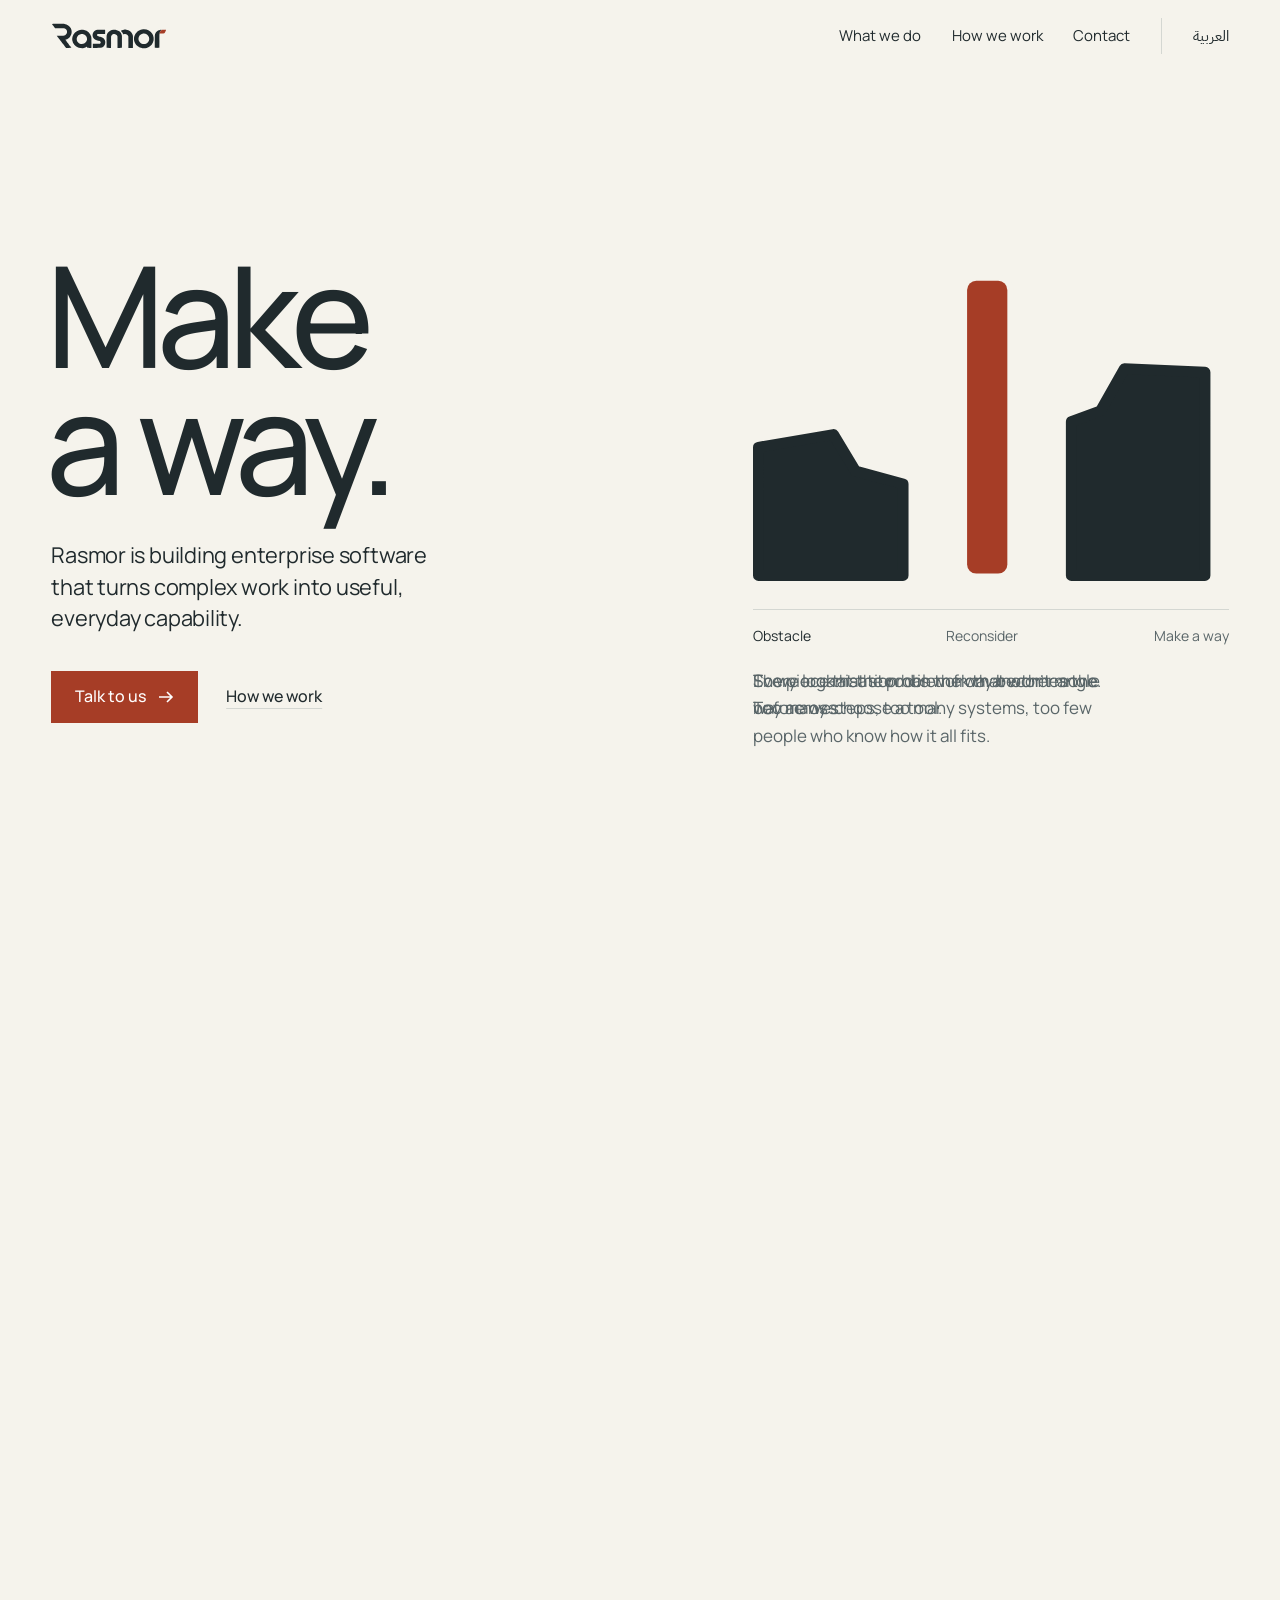
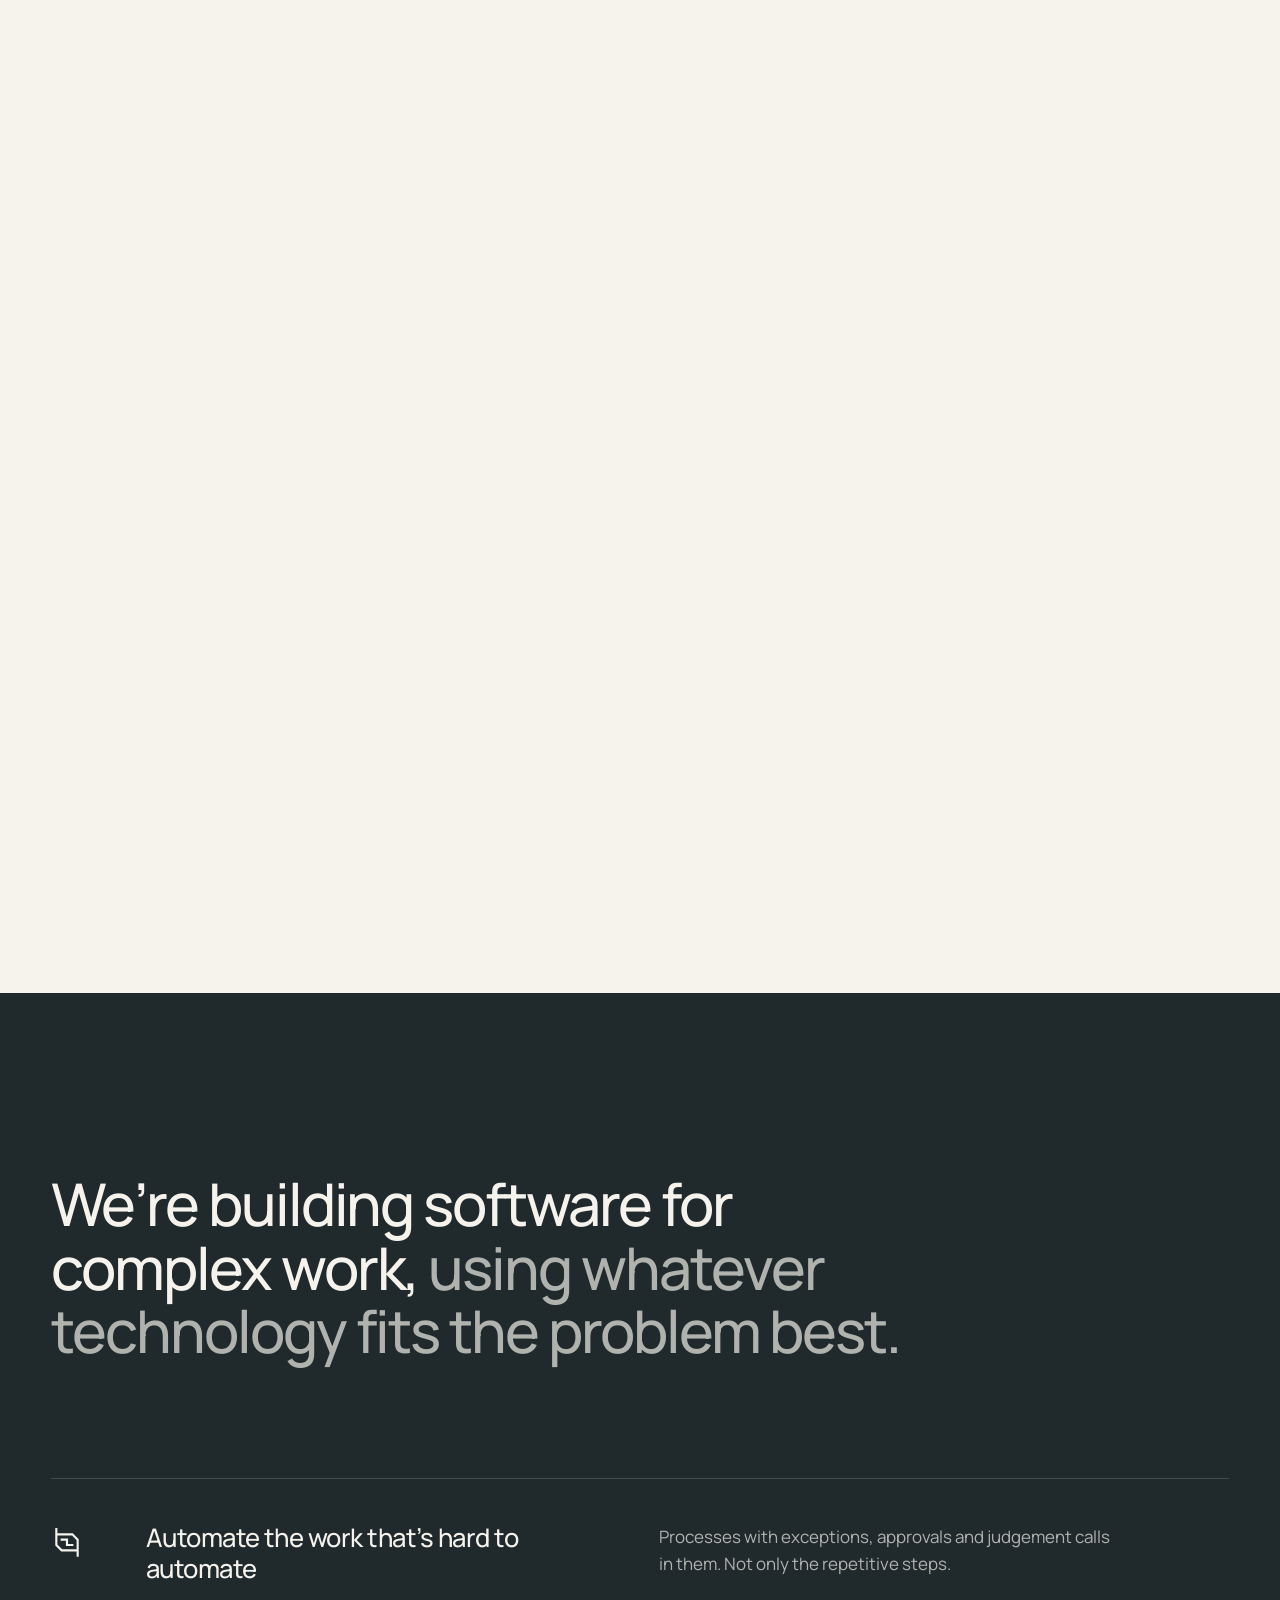
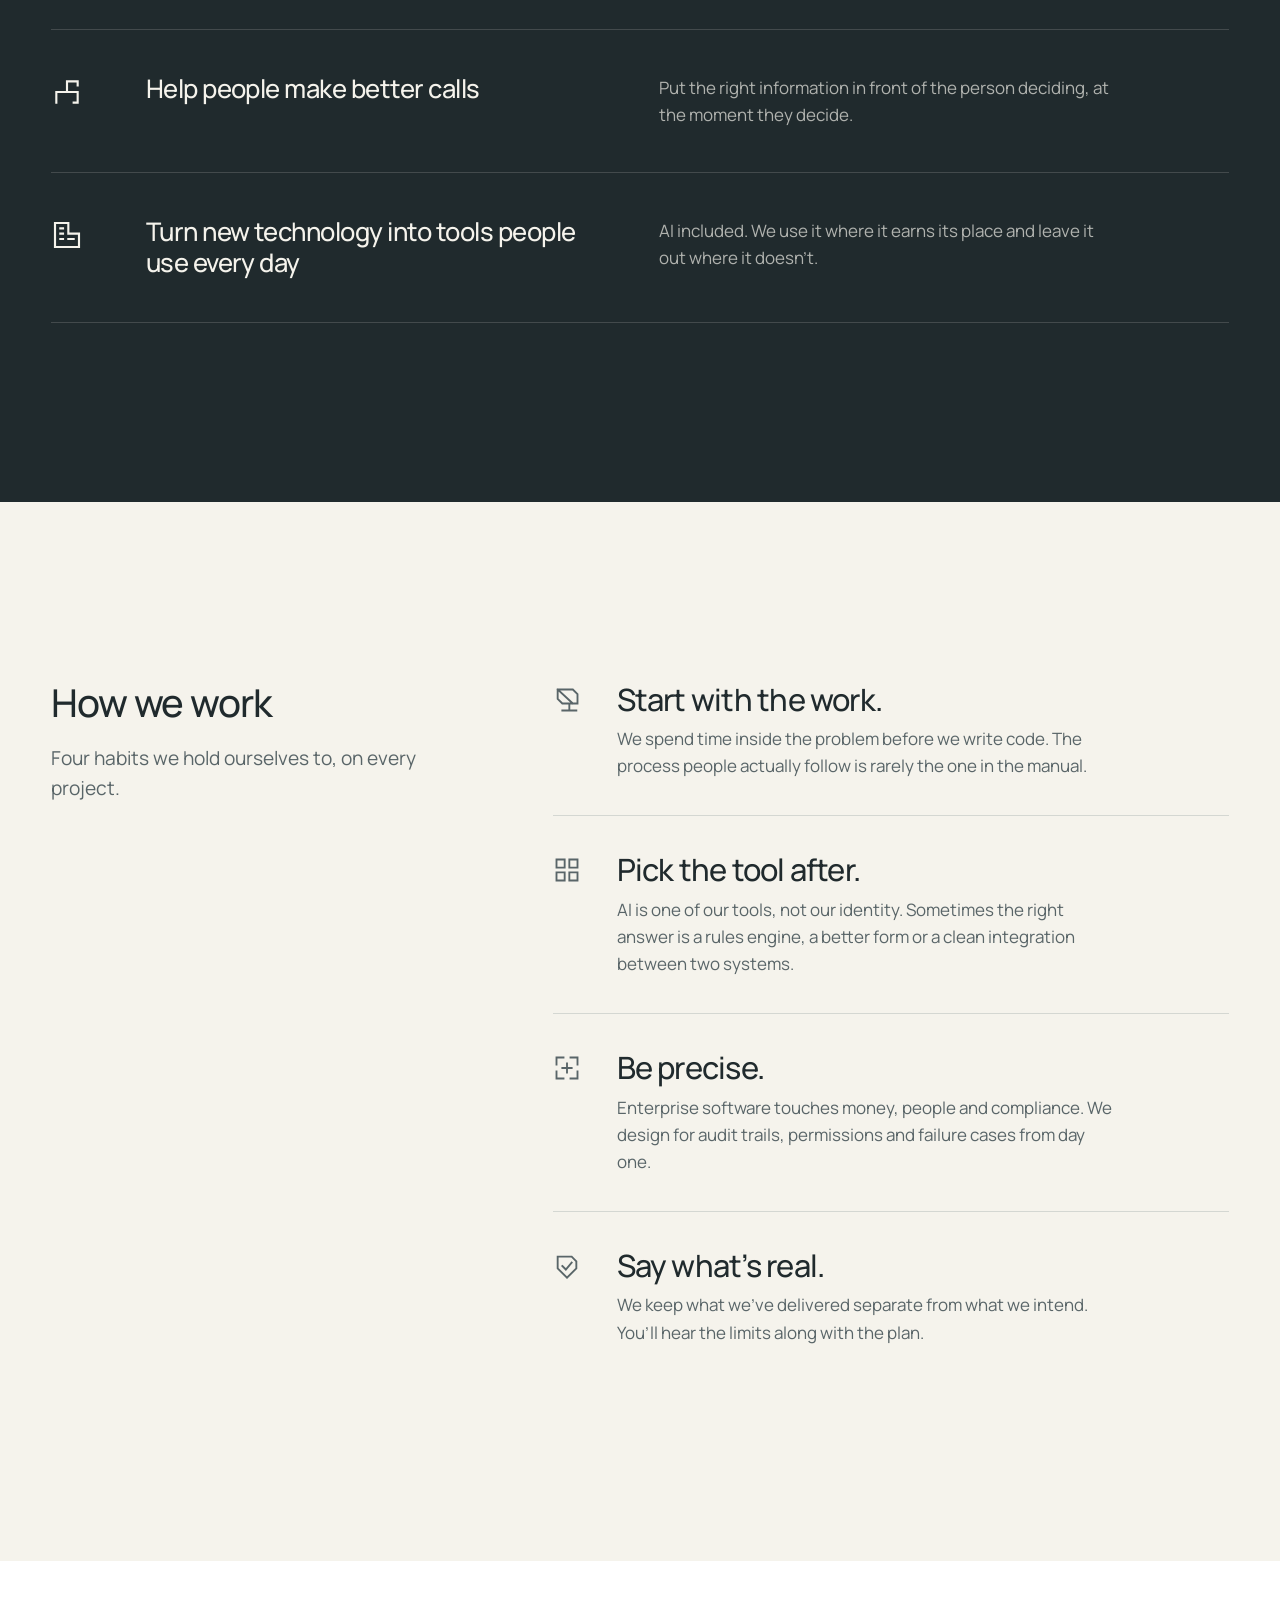
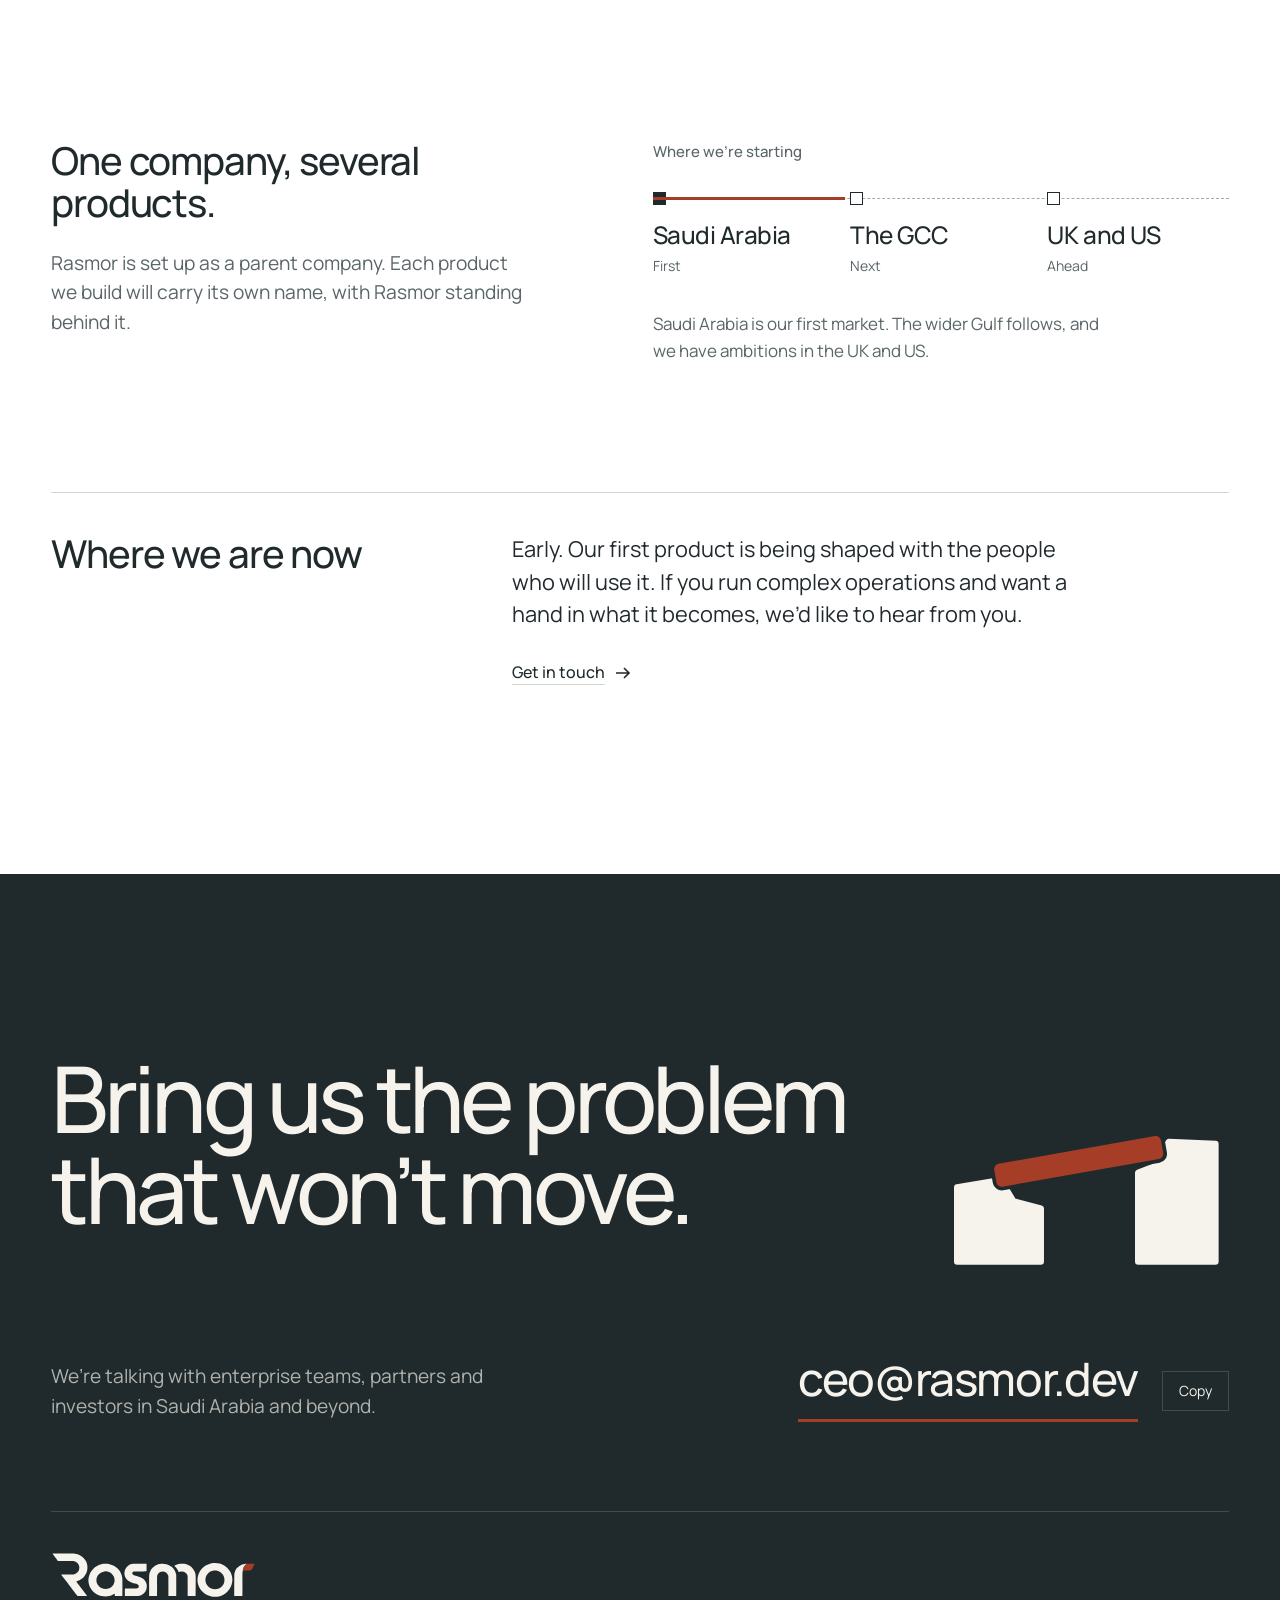
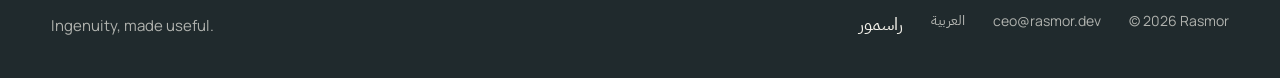
==== index.html @ 791c4c51 "Launch rasmor.dev" ====
<!doctype html>
<html lang="en" dir="ltr">
<head>
  <meta charset="utf-8">
  <meta name="viewport" content="width=device-width, initial-scale=1">
  <title>Rasmor | Make a way.</title>
  <meta name="description" content="Rasmor is building enterprise software that turns complex work into useful, everyday capability. Starting in Saudi Arabia.">
  <link rel="canonical" href="https://rasmor.dev/">
  <link rel="alternate" hreflang="en" href="https://rasmor.dev/">
  <link rel="alternate" hreflang="ar" href="https://rasmor.dev/ar/">
  <link rel="alternate" hreflang="x-default" href="https://rasmor.dev/">
  <meta name="theme-color" content="#F5F3EC">
  <link rel="icon" href="/favicon.svg" type="image/svg+xml">
  <link rel="icon" href="/favicon-32.png" sizes="32x32" type="image/png">
  <link rel="apple-touch-icon" href="/apple-touch-icon.png">
  <meta property="og:type" content="website">
  <meta property="og:site_name" content="Rasmor">
  <meta property="og:title" content="Rasmor | Make a way.">
  <meta property="og:description" content="Enterprise software that turns complex work into useful, everyday capability.">
  <meta property="og:url" content="https://rasmor.dev/">
  <meta property="og:image" content="https://rasmor.dev/og.png">
  <meta property="og:image:width" content="1200">
  <meta property="og:image:height" content="630">
  <meta property="og:locale" content="en_GB">
  <meta property="og:locale:alternate" content="ar_SA">
  <meta name="twitter:card" content="summary_large_image">
  <link rel="preload" href="/assets/fonts/manrope.woff" as="font" type="font/woff" crossorigin>
  <link rel="stylesheet" href="/assets/css/site.css">
  <script>
    if (!matchMedia('(prefers-reduced-motion: reduce)').matches) document.documentElement.classList.add('js-story');
  </script>
  <script src="/assets/js/site.js" defer></script>
  <script type="application/ld+json">
    {"@context":"https://schema.org","@type":"Organization","name":"Rasmor","alternateName":"راسمور","url":"https://rasmor.dev/","logo":"https://rasmor.dev/apple-touch-icon.png","email":"ceo@rasmor.dev","slogan":"Make a way."}
  </script>
</head>
<body>
  <svg width="0" height="0" style="position:absolute" aria-hidden="true"><symbol id="wm" viewBox="0 0 850 192"><g transform="scale(.25)"><path fill="currentColor" fill-rule="evenodd" d="M 40 25.953 L 27.500 26.500 27.555 29 C 27.612 31.559, 31.097 36.459, 65.546 82.422 C 75.471 95.665, 89.781 115.331, 97.347 126.124 C 104.913 136.917, 112.241 146.817, 113.632 148.124 L 116.162 150.500 239.570 150.620 C 307.445 150.686, 366.603 151.056, 371.033 151.442 C 393.749 153.424, 421.005 166.694, 438.053 184.072 C 467.560 214.150, 477.721 254.992, 465.461 294.230 C 454.543 329.171, 423.606 359.192, 388 369.398 C 370.747 374.344, 369.675 374.389, 268.232 374.501 C 159.337 374.622, 166.830 373.975, 172.981 382.724 C 178.904 391.148, 197.072 415.132, 206.901 427.500 C 212.145 434.100, 221.431 446.025, 227.535 454 C 237.074 466.462, 252.738 486.712, 278.202 519.500 C 281.620 523.900, 289.577 534.250, 295.886 542.500 C 302.194 550.750, 313.898 566.050, 321.894 576.500 C 329.890 586.950, 346.716 609.161, 359.285 625.857 C 371.854 642.553, 386.068 661.228, 390.873 667.357 C 395.678 673.486, 407.507 689.093, 417.160 702.040 C 426.814 714.987, 436.165 726.802, 437.940 728.296 L 441.168 731.012 519.320 730.756 C 591.950 730.518, 597.496 730.380, 597.800 728.801 C 598.089 727.298, 569.228 687.712, 553.171 667.588 C 550.123 663.767, 536.160 645.535, 522.142 627.071 C 508.124 608.607, 492.356 587.875, 487.102 581 C 481.849 574.125, 470.339 558.994, 461.525 547.376 C 452.711 535.758, 439.742 518.684, 432.706 509.435 C 424.199 498.254, 420.010 491.927, 420.206 490.559 C 420.506 488.461, 424.269 486.891, 439.500 482.507 C 483.176 469.936, 528.589 438.020, 557.422 399.632 C 580.799 368.509, 592.533 341.958, 601.454 300 C 611.161 254.348, 603.058 196.677, 580.986 154.319 C 543.410 82.209, 476.944 37.310, 392.500 26.994 C 377.167 25.121, 369.747 25.047, 214.500 25.222 C 125.400 25.323, 46.875 25.652, 40 25.953 M 2700 181.661 C 2651.967 186.346, 2606.307 201.513, 2568.212 225.437 C 2521.182 254.973, 2479.304 302.297, 2457.814 350.193 C 2446.964 374.376, 2438.135 404.445, 2434.839 428.435 C 2432.421 446.032, 2431.798 485.953, 2433.769 497 C 2434.407 500.575, 2435.402 506.650, 2435.980 510.500 C 2440.023 537.448, 2454.409 576.270, 2470.351 603.254 C 2485.422 628.766, 2512.819 660.651, 2534.527 677.944 C 2577.859 712.462, 2624.798 733.003, 2679 741.166 C 2701.794 744.598, 2746.100 744.590, 2766 741.149 C 2819.988 731.814, 2858.520 715.617, 2900 684.824 C 2978.546 626.514, 3021.778 525.866, 3009.671 429.500 C 3005.101 393.125, 2991.745 352.839, 2974.500 323.416 C 2922.947 235.455, 2825.555 180.328, 2723.181 181.160 C 2712.356 181.248, 2701.925 181.474, 2700 181.661 M 2155 193.981 C 2151.975 194.420, 2145.687 195.279, 2141.026 195.889 C 2116.560 199.096, 2090.201 207.265, 2064.203 219.698 C 2045.683 228.554, 2045.527 228.984, 2057.250 238.828 C 2082.507 260.035, 2101.883 287.532, 2114.501 320.075 C 2116.511 325.259, 2119.015 330.382, 2120.065 331.460 C 2122.214 333.665, 2121.900 333.723, 2138.500 328.019 C 2194.945 308.623, 2255.341 340.072, 2267.750 395.322 C 2269.203 401.794, 2269.334 418.544, 2269.076 565.574 C 2268.811 717.043, 2268.910 728.767, 2270.467 730.324 C 2272.741 732.598, 2399.979 732.936, 2401.857 730.672 C 2403.375 728.843, 2403.649 399.793, 2402.142 388.912 C 2399.332 368.633, 2396.547 356.705, 2390.068 337.204 C 2365.133 262.152, 2292.312 205.706, 2207 195.305 C 2192.657 193.556, 2163.114 192.804, 2155 193.981 M 1829 195.503 C 1761.335 202.317, 1700.144 236.417, 1665.159 286.807 C 1654.391 302.316, 1640.387 334.053, 1635.377 354.305 C 1629.127 379.562, 1628.996 384.121, 1629.332 564.348 C 1629.579 696.944, 1629.884 728.155, 1630.941 729.429 C 1632.815 731.687, 1755.478 731.833, 1758.559 729.581 C 1760.463 728.189, 1760.511 725.019, 1761.053 564.331 C 1761.652 386.757, 1761.377 395.271, 1766.975 381 C 1775.622 358.952, 1790.182 342.880, 1810.950 332.457 C 1864.155 305.755, 1928.462 333.655, 1945.889 391 L 1948.472 399.500 1948.986 564.287 C 1949.438 709.300, 1949.680 729.187, 1951 730.021 C 1951.903 730.592, 1977.247 730.975, 2014.679 730.985 C 2070.371 730.998, 2077.024 730.833, 2078.458 729.399 C 2079.916 727.941, 2080.028 712.327, 2079.714 554.149 L 2079.369 380.500 2076.793 367.972 C 2066.221 316.561, 2039.573 272.878, 2001.511 244.567 C 1951.872 207.644, 1888.218 189.540, 1829 195.503 M 883.500 196.092 C 865.508 197.553, 837.139 203.393, 818.500 209.473 C 731.272 237.926, 663.867 304.688, 634.858 391.361 C 623.754 424.538, 618.015 470.973, 621.987 495.500 C 622.521 498.800, 623.624 506.225, 624.437 512 C 630.791 557.123, 650.830 600.577, 682.542 638 C 730.008 694.015, 793.411 727.913, 867.199 736.725 C 897.838 740.384, 937.789 738.608, 963.483 732.445 C 991.703 725.676, 1026.075 711.694, 1046.222 698.789 C 1050.470 696.069, 1054.745 693.995, 1055.722 694.181 C 1057.756 694.568, 1058.661 701.457, 1058.876 718.179 C 1058.970 725.520, 1059.379 728.237, 1060.571 729.429 C 1062.828 731.685, 1180.481 731.831, 1183.559 729.581 C 1185.461 728.190, 1185.505 725.476, 1185.772 592.831 C 1186.099 429.970, 1186.408 435.574, 1174.531 389.500 C 1150.491 296.245, 1072.557 224.331, 972 202.614 C 938.510 195.382, 914.258 193.594, 883.500 196.092 M 1363.500 196.702 C 1333.962 200.660, 1306.032 210.364, 1285.500 223.800 C 1275.812 230.140, 1254.832 251.417, 1247.339 262.500 C 1197.299 336.521, 1215.364 434.345, 1288 482.680 C 1306.180 494.777, 1331.481 506.008, 1357.500 513.530 C 1362.450 514.960, 1371.900 517.732, 1378.500 519.689 C 1385.100 521.646, 1391.850 523.593, 1393.500 524.017 C 1427.272 532.689, 1436.816 536.331, 1444.967 543.661 C 1462.969 559.846, 1462.266 587.171, 1443.527 599.613 C 1432.146 607.170, 1435.417 606.964, 1326.750 606.983 C 1231.345 607, 1229.972 607.028, 1228 609 C 1226.046 610.954, 1226 612.333, 1226 668.777 C 1226 719.489, 1226.191 726.827, 1227.559 728.781 L 1229.118 731.007 1335.809 730.520 C 1421.075 730.131, 1444.324 729.749, 1451.584 728.616 C 1514.601 718.779, 1564.141 678.160, 1582.834 621 C 1599.553 569.878, 1591.782 517.518, 1561.479 477.111 C 1535.364 442.288, 1501.892 422.027, 1445 406.604 C 1439.775 405.187, 1428.750 402.200, 1420.500 399.966 C 1371.573 386.716, 1358.733 380.396, 1352.329 366.408 C 1344.360 349, 1352.532 331.223, 1371.855 323.936 C 1377.490 321.811, 1377.678 321.808, 1480.628 321.954 C 1574.539 322.088, 1583.901 321.957, 1585.378 320.479 C 1586.838 319.019, 1587 312.835, 1587 258.464 C 1587 199.778, 1586.945 198.041, 1585.066 197.035 C 1583.217 196.046, 1370.778 195.726, 1363.500 196.702 M 3217 199.503 C 3199.798 202.230, 3181.156 206.997, 3168 212.033 C 3164.975 213.191, 3160.925 214.732, 3159 215.458 C 3119.532 230.337, 3080.316 265.692, 3062.452 302.500 C 3053.195 321.574, 3045.776 346.677, 3043.982 365 C 3042.646 378.640, 3042.697 726.565, 3044.035 729.066 C 3045.686 732.150, 3173.913 732.087, 3177 729 C 3178.986 727.014, 3179 725.667, 3179 533.549 C 3179 332.924, 3178.979 333.982, 3183.115 325.806 C 3184.648 322.774, 3184.873 320.800, 3184.368 314.806 C 3183.880 309.018, 3184.193 305.928, 3185.876 299.936 C 3187.044 295.776, 3188.010 290.376, 3188.022 287.936 C 3188.034 285.496, 3188.934 281.538, 3190.022 279.141 C 3191.110 276.743, 3192.015 273.818, 3192.034 272.641 C 3192.053 271.463, 3192.937 268.700, 3194 266.500 C 3195.063 264.300, 3195.947 262.021, 3195.966 261.436 C 3196.032 259.355, 3206.161 240.393, 3210.621 234 C 3217.781 223.738, 3229.391 211.560, 3236.228 207.142 C 3244.488 201.803, 3248 199.053, 3248 197.924 C 3248 196.309, 3232.006 197.124, 3217 199.503 M 2702 308.511 C 2620.724 320.859, 2564.178 385.154, 2564.029 465.385 C 2563.953 506.600, 2579.572 542.940, 2610.497 573.500 C 2674.627 636.873, 2784.194 631.801, 2843.570 562.712 C 2857.609 546.377, 2867.185 530.116, 2872.844 513 C 2882.779 482.957, 2882.713 443.832, 2872.680 414.490 C 2848.632 344.167, 2773.671 297.621, 2702 308.511 M 887.764 322.580 C 828.546 329.389, 778.692 369.198, 760.127 424.500 C 742.886 475.860, 756.354 531.222, 795.612 570.365 C 859.397 633.964, 967.914 628.849, 1023.599 559.619 C 1046.490 531.161, 1055.530 505.734, 1055.464 470 C 1055.384 427.542, 1041.952 395.492, 1011.653 365.464 C 977.226 331.345, 935.914 317.045, 887.764 322.580"/><path fill="#A63D26" fill-rule="evenodd" d="M 3261.500 195.897 C 3246.787 197.376, 3224.220 214.008, 3212.341 232.126 C 3210.403 235.082, 3208.235 238.175, 3207.524 239 C 3206.813 239.825, 3204.244 244.325, 3201.816 249 C 3197.817 256.698, 3196.362 260.169, 3193.220 269.500 C 3192.664 271.150, 3191.439 274.750, 3190.497 277.500 C 3189.555 280.250, 3188.420 285.875, 3187.976 290 C 3187.532 294.125, 3186.456 299.469, 3185.584 301.876 C 3183.486 307.670, 3183.500 315.340, 3185.612 317.093 C 3186.987 318.234, 3188.125 317.976, 3193.362 315.338 C 3205.776 309.084, 3205.313 309.134, 3255 308.749 C 3299.400 308.405, 3300.613 308.343, 3305.195 306.198 C 3307.777 304.989, 3310.213 304, 3310.607 304 C 3312.862 304, 3327.281 294.296, 3331.716 289.795 C 3336.287 285.155, 3344 274.021, 3344 272.061 C 3344 271.195, 3355.582 245.113, 3362.060 231.390 C 3363.127 229.130, 3364 226.983, 3364 226.620 C 3364 225.929, 3370.635 211.524, 3374.273 204.318 C 3375.975 200.946, 3376.172 199.674, 3375.293 197.744 L 3374.203 195.350 3320.851 195.322 C 3291.508 195.306, 3264.800 195.565, 3261.500 195.897"/></g></symbol></svg>
  <a class="skip" href="#main">Skip to content</a>

  <header class="site-header">
    <div class="wrap">
      <a class="brand" href="/" aria-label="Rasmor, home">
        <svg class="wordmark" viewBox="0 0 850 192" aria-hidden="true"><use href="#wm"/></svg>
      </a>
      <nav class="nav" aria-label="Main">
        <a class="hide-sm" href="#work">What we do</a>
        <a class="hide-sm" href="#approach">How we work</a>
        <a href="#contact">Contact</a>
        <a class="lang" href="/ar/" hreflang="ar" lang="ar">العربية</a>
      </nav>
    </div>
  </header>

  <main id="main">
    <section class="story" data-story aria-labelledby="hero-title">
      <div class="story__stage">
        <div class="wrap grid">
          <div class="hero-copy">
            <h1 class="hero-title" id="hero-title">Make<br>a way.</h1>
            <p class="hero-lede">Rasmor is building enterprise software that turns complex work into useful, everyday capability.</p>
            <div class="actions">
              <a class="btn" href="#contact">Talk to us
                <svg width="16" height="16" viewBox="0 0 16 16" aria-hidden="true"><path d="M1 8h13M9 3l5 5-5 5" fill="none" stroke="currentColor" stroke-width="1.6"/></svg>
              </a>
              <a class="link" href="#approach">How we work</a>
            </div>
          </div>

          <figure class="hero-figure">
            <svg class="mark" viewBox="0 0 260 200" role="img" aria-labelledby="mark-title">
              <title id="mark-title">A segment that blocks a gap turns and becomes the bridge across it.</title>
              <path class="arc" data-arc d="M140 30 A 96 96 0 0 1 214 80"/>
              <path class="pier" d="M3 197V127L44 120L56 140L82 147V197Z"/>
              <path class="pier" d="M174 197V113L190 107L203 84L247 86V197Z"/>
              <g class="bar" data-bar transform="translate(117.85 102.4) rotate(-10.04)">
                <rect x="-80" y="-11" width="160" height="22" rx="5"/>
              </g>
            </svg>
            <figcaption>
              <div class="steps">
                <span class="steps__fill" data-fill aria-hidden="true"></span>
                <ol>
                  <li data-step>Obstacle</li>
                  <li data-step>Reconsider</li>
                  <li data-step>Make a way</li>
                </ol>
              </div>
              <div class="captions" aria-live="polite">
                <p data-caption>Every organisation has work that won’t move. Too many steps, too many systems, too few people who know how it all fits.</p>
                <p data-caption>So we look at the problem from another angle before we choose a tool.</p>
                <p data-caption>The piece that stood in the way becomes the way across.</p>
              </div>
            </figcaption>
          </figure>
        </div>
      </div>
    </section>

    <section class="section section--ink" id="work" aria-labelledby="work-title">
      <div class="wrap grid">
        <h2 class="statement" id="work-title" data-reveal>We’re building software for complex work, <em>using whatever technology fits the problem best.</em></h2>

        <div class="rows">
          <article class="row" data-reveal>
            <svg class="icon" viewBox="0 0 24 24" aria-hidden="true"><path d="M4 7H16L20 11V19H8L4 15ZM4 7V3M20 19V23M8 11H12V15H16"/></svg>
            <h3>Automate the work that’s hard to automate</h3>
            <p>Processes with exceptions, approvals and judgement calls in them. Not only the repetitive steps.</p>
          </article>
          <article class="row" data-reveal>
            <svg class="icon" viewBox="0 0 24 24" aria-hidden="true"><path d="M4 20V12H12V4H20M12 12H20V20M17 4H20V7M17 20H20V17"/></svg>
            <h3>Help people make better calls</h3>
            <p>Put the right information in front of the person deciding, at the moment they decide.</p>
          </article>
          <article class="row" data-reveal>
            <svg class="icon" viewBox="0 0 24 24" aria-hidden="true"><path d="M3 21V3H13V11H21V21ZM7 7H9M7 11H9M7 15H9M13 15H17"/></svg>
            <h3>Turn new technology into tools people use every day</h3>
            <p>AI included. We use it where it earns its place and leave it out where it doesn’t.</p>
          </article>
        </div>
      </div>
    </section>

    <section class="section" id="approach" aria-labelledby="approach-title">
      <div class="wrap grid">
        <div class="approach-head">
          <h2 class="h2" id="approach-title">How we work</h2>
          <p class="lead">Four habits we hold ourselves to, on every project.</p>
        </div>
        <div class="principles">
          <article class="principle" data-reveal>
            <svg class="icon" viewBox="0 0 24 24" aria-hidden="true"><path d="M4 3H17L21 7V15H8L4 11ZM4 3L17 15M8 21H20M14 15V21"/></svg>
            <h3>Start with the work.</h3>
            <p>We spend time inside the problem before we write code. The process people actually follow is rarely the one in the manual.</p>
          </article>
          <article class="principle" data-reveal>
            <svg class="icon" viewBox="0 0 24 24" aria-hidden="true"><path d="M3 3H10V10H3ZM14 14H21V21H14ZM14 3H21V10H14ZM3 14H10V21H3Z"/></svg>
            <h3>Pick the tool after.</h3>
            <p>AI is one of our tools, not our identity. Sometimes the right answer is a rules engine, a better form or a clean integration between two systems.</p>
          </article>
          <article class="principle" data-reveal>
            <svg class="icon" viewBox="0 0 24 24" aria-hidden="true"><path d="M3 9V3H9M15 3H21V9M21 15V21H15M9 21H3V15M8 12H16M12 8V16"/></svg>
            <h3>Be precise.</h3>
            <p>Enterprise software touches money, people and compliance. We design for audit trails, permissions and failure cases from day one.</p>
          </article>
          <article class="principle" data-reveal>
            <svg class="icon" viewBox="0 0 24 24" aria-hidden="true"><path d="M4 4H16L20 8V14L12 22L4 14ZM8 12L11 15L16 9"/></svg>
            <h3>Say what’s real.</h3>
            <p>We keep what we’ve delivered separate from what we intend. You’ll hear the limits along with the plan.</p>
          </article>
        </div>
      </div>
    </section>

    <section class="section section--white" id="company" aria-labelledby="company-title">
      <div class="wrap grid">
        <div class="company-copy" data-reveal>
          <h2 class="h2" id="company-title">One company, several products.</h2>
          <p class="lead">Rasmor is set up as a parent company. Each product we build will carry its own name, with Rasmor standing behind it.</p>
        </div>

        <div class="route-wrap" data-reveal>
          <h3>Where we’re starting</h3>
          <ol class="route">
            <li><strong>Saudi Arabia</strong><span>First</span></li>
            <li><strong>The GCC</strong><span>Next</span></li>
            <li><strong>UK and US</strong><span>Ahead</span></li>
          </ol>
          <p class="route-note">Saudi Arabia is our first market. The wider Gulf follows, and we have ambitions in the UK and US.</p>
        </div>

        <div class="now" data-reveal>
          <h3 class="h2">Where we are now</h3>
          <div>
            <p>Early. Our first product is being shaped with the people who will use it. If you run complex operations and want a hand in what it becomes, we’d like to hear from you.</p>
            <a class="link" href="#contact">Get in touch
              <svg width="16" height="16" viewBox="0 0 16 16" aria-hidden="true"><path d="M1 8h13M9 3l5 5-5 5" fill="none" stroke="currentColor" stroke-width="1.6"/></svg>
            </a>
          </div>
        </div>
      </div>
    </section>

    <section class="section section--ink contact" id="contact" aria-labelledby="contact-title">
      <div class="wrap grid">
        <h2 class="h-xl" id="contact-title" data-reveal>Bring us the problem that won’t move.</h2>
        <div class="contact-mark" data-reveal aria-hidden="true">
          <svg class="mark" viewBox="0 0 260 200">
            <path class="pier" d="M3 197V127L44 120L56 140L82 147V197Z"/>
            <path class="pier" d="M174 197V113L190 107L203 84L247 86V197Z"/>
            <g class="bar" transform="translate(117.85 102.4) rotate(-10.04)"><rect x="-80" y="-11" width="160" height="22" rx="5"/></g>
          </svg>
        </div>
        <div class="contact-body" data-reveal>
          <p class="lead">We’re talking with enterprise teams, partners and investors in Saudi Arabia and beyond.</p>
          <div class="email-row">
            <a class="email" href="mailto:ceo@rasmor.dev">ceo@rasmor.dev</a>
            <button class="copy" type="button" data-copy="ceo@rasmor.dev" data-copied="Copied">Copy</button>
          </div>
        </div>
      </div>
    </section>
  </main>

  <footer class="site-footer">
    <div class="wrap">
      <div class="inner">
        <div>
          <svg class="wordmark" viewBox="0 0 850 192" role="img" aria-label="Rasmor"><use href="#wm"/></svg>
          <p class="tagline">Ingenuity, made useful.</p>
        </div>
        <div class="meta">
          <span class="ar-name" lang="ar">راسمور</span>
          <a href="/ar/" hreflang="ar" lang="ar">العربية</a>
          <a href="mailto:ceo@rasmor.dev">ceo@rasmor.dev</a>
          <span>© 2026 Rasmor</span>
        </div>
      </div>
    </div>
  </footer>
</body>
</html>
---- assets/css/site.css ----
/* Rasmor / rasmor.dev
   Tokens come from brand-tokens.json (kit v0.3). Oxide marks the intervention; use it sparingly. */

@font-face {
  font-family: "Manrope";
  src: url("../fonts/manrope.woff") format("woff");
  font-weight: 200 800;
  font-display: swap;
}
@font-face {
  font-family: "Plex Arabic";
  src: url("../fonts/plex-arabic-regular.woff") format("woff");
  font-weight: 400;
  font-display: swap;
}
@font-face {
  font-family: "Plex Arabic";
  src: url("../fonts/plex-arabic-medium.woff") format("woff");
  font-weight: 500 700;
  font-display: swap;
}

:root {
  --ink: #202A2D;
  --paper: #F5F3EC;
  --white: #FFFFFF;
  --oxide: #A63D26;
  --slate: #596568;
  --mist: #D4D7D2;

  --bg: var(--paper);
  --fg: var(--ink);
  --muted: var(--slate);
  --rule: var(--mist);

  --font: "Manrope", ui-sans-serif, system-ui, -apple-system, "Segoe UI", sans-serif;
  --gutter: clamp(16px, 4vw, 64px);
  --max: 1440px;
  --header: 72px;
  --ease: cubic-bezier(.2, .7, .1, 1);

  color-scheme: light;
}

:root[lang="ar"] {
  --font: "Plex Arabic", "Manrope", ui-sans-serif, system-ui, sans-serif;
}

*, *::before, *::after { box-sizing: border-box; }

[lang="ar"] { font-family: "Plex Arabic", "Manrope", sans-serif; }

html {
  -webkit-text-size-adjust: 100%;
  text-size-adjust: 100%;
  scroll-padding-top: var(--header);
}

body {
  margin: 0;
  background: var(--bg);
  color: var(--fg);
  font-family: var(--font);
  font-size: 17px;
  line-height: 1.6;
  font-feature-settings: "ss01" off;
  -webkit-font-smoothing: antialiased;
  -moz-osx-font-smoothing: grayscale;
  overflow-x: clip;
}

h1, h2, h3, p, ol, ul, figure { margin: 0; }
ol, ul { padding: 0; list-style: none; }
a { color: inherit; }
img, svg { display: block; }

:focus-visible {
  outline: 2px solid var(--oxide);
  outline-offset: 3px;
}

.skip {
  position: absolute;
  inset-inline-start: var(--gutter);
  top: -100px;
  z-index: 100;
  background: var(--ink);
  color: var(--paper);
  padding: 10px 14px;
  text-decoration: none;
}
.skip:focus { top: 12px; }

.wrap {
  width: 100%;
  max-width: var(--max);
  margin-inline: auto;
  padding-inline: var(--gutter);
}

.grid {
  display: grid;
  grid-template-columns: repeat(12, minmax(0, 1fr));
  column-gap: clamp(16px, 2vw, 32px);
}

.sr-only {
  position: absolute; width: 1px; height: 1px; padding: 0; margin: -1px;
  overflow: hidden; clip: rect(0 0 0 0); white-space: nowrap; border: 0;
}

/* Wordmark: ink letters follow currentColor, the r accent stays oxide */
.wordmark { display: block; height: auto; color: currentColor; }
.wordmark .wm-oxide { fill: var(--oxide); }

/* Header */
.site-header {
  position: sticky;
  top: 0;
  z-index: 50;
  background: var(--paper);
  border-bottom: 1px solid transparent;
  transition: border-color .3s var(--ease);
}
.site-header.is-scrolled { border-bottom-color: var(--rule); }
.site-header .wrap {
  height: var(--header);
  display: flex;
  align-items: center;
  justify-content: space-between;
  gap: 24px;
}
.brand { display: block; width: 116px; color: var(--ink); }
.brand:focus-visible { outline-offset: 8px; }

.nav { display: flex; align-items: center; gap: clamp(16px, 2.4vw, 36px); font-size: 15px; }
.nav a {
  text-decoration: none;
  padding-block: 6px;
  background: linear-gradient(currentColor, currentColor) no-repeat 0 100% / 0 1px;
  transition: background-size .35s var(--ease);
}
:root[dir="rtl"] .nav a { background-position: 100% 100%; }
.nav a:hover { background-size: 100% 1px; }
.nav .lang {
  font-family: "Plex Arabic", var(--font);
  padding-inline-start: clamp(16px, 2.4vw, 36px);
  border-inline-start: 1px solid var(--rule);
}
:root[lang="ar"] .nav .lang { font-family: "Manrope", sans-serif; }

@media (max-width: 640px) {
  .nav .hide-sm { display: none; }
  .brand { width: 100px; }
}

/* Buttons */
.actions { display: flex; flex-wrap: wrap; align-items: center; gap: 12px 28px; }
.btn {
  display: inline-flex;
  align-items: center;
  gap: 12px;
  min-height: 52px;
  padding: 0 24px;
  background: var(--oxide);
  color: var(--white);
  font-size: 16px;
  font-weight: 500;
  text-decoration: none;
  transition: background-color .25s var(--ease);
}
.btn:hover { background: #8E3320; }
.btn svg, .link svg { transition: transform .35s var(--ease); }
.btn:hover svg, .link:hover svg { transform: translateX(4px); }
:root[dir="rtl"] .btn svg, :root[dir="rtl"] .link svg { transform: scaleX(-1); }
:root[dir="rtl"] .btn:hover svg, :root[dir="rtl"] .link:hover svg { transform: scaleX(-1) translateX(4px); }

.link {
  display: inline-flex;
  align-items: center;
  gap: 10px;
  min-height: 44px;
  font-size: 16px;
  font-weight: 500;
  text-decoration: underline;
  text-decoration-thickness: 1px;
  text-underline-offset: 6px;
  text-decoration-color: var(--rule);
  transition: text-decoration-color .25s var(--ease);
}
.link:hover { text-decoration-color: currentColor; }

/* Hero / the story.
   Without JS (or with reduced motion) this is a normal section showing the finished bridge.
   With JS, .story becomes a tall track and the stage pins while the segment turns. */
.story { position: relative; }
.story__stage {
  display: flex;
  align-items: center;
  padding-block: clamp(48px, 9vh, 120px);
}
.story__stage > .wrap { align-items: center; row-gap: 40px; }

.hero-copy { grid-column: 1 / span 6; }
.hero-title {
  font-size: clamp(64px, 11vw, 176px);
  font-weight: 500;
  line-height: .9;
  letter-spacing: -.055em;
  margin-inline-start: -.04em;
}
:root[lang="ar"] .hero-title {
  font-size: clamp(56px, 9vw, 140px);
  line-height: 1.15;
  letter-spacing: 0;
  margin-inline-start: 0;
}
.hero-lede {
  max-width: 30ch;
  margin-block: clamp(24px, 4vh, 40px);
  font-size: clamp(19px, 1.7vw, 24px);
  line-height: 1.45;
  letter-spacing: -.01em;
}
:root[lang="ar"] .hero-lede { letter-spacing: 0; line-height: 1.7; }

.hero-figure { grid-column: 8 / span 5; }
.mark { width: 100%; height: auto; overflow: visible; }
.mark .pier { fill: var(--ink); stroke: var(--ink); stroke-width: 6; stroke-linejoin: round; }
.mark .bar rect { fill: var(--oxide); stroke: var(--paper); stroke-width: 7; paint-order: stroke; }
.mark .arc { fill: none; stroke: var(--slate); stroke-width: 1.5; stroke-dasharray: 3 6; opacity: 0; }
.mark .ground { stroke: var(--rule); stroke-width: 1; }

.steps {
  position: relative;
  margin-top: 28px;
  padding-top: 16px;
  font-size: 14px;
  color: var(--muted);
}
.steps::before, .steps__fill {
  content: "";
  position: absolute;
  inset-inline: 0;
  top: 0;
  height: 1px;
  background: var(--rule);
}
.steps__fill { background: var(--oxide); height: 2px; top: -.5px; transform: scaleX(1); transform-origin: left center; }
:root[dir="rtl"] .steps__fill { transform-origin: right center; }
.steps ol { display: flex; justify-content: space-between; gap: 12px; }
.steps li { transition: color .3s var(--ease); }
.steps li.is-active { color: var(--ink); }

.captions { display: grid; margin-top: 20px; min-height: 5.4em; }
.captions p {
  grid-area: 1 / 1;
  max-width: 36ch;
  font-size: 17px;
  color: var(--muted);
}

/* Static fallback: show the last caption only, all steps active */
.captions p:not(:last-child) { display: none; }
.steps li { color: var(--ink); }

.js-story .story { height: 280vh; }
.js-story .story__stage {
  position: sticky;
  top: var(--header);
  height: calc(100vh - var(--header));
  height: calc(100svh - var(--header));
  padding-block: 0;
}
.js-story .captions p { display: block; opacity: 0; transform: translateY(8px); transition: opacity .45s var(--ease), transform .45s var(--ease); }
.js-story .captions p.is-active { opacity: 1; transform: none; }
.js-story .steps li { color: var(--muted); }
.js-story .steps li.is-active { color: var(--ink); }

@media (max-width: 900px) {
  .hero-copy, .hero-figure { grid-column: 1 / -1; }
  .hero-figure { max-width: 460px; }
  .js-story .story { height: 230vh; }
  .js-story .story__stage > .wrap { row-gap: 12px; }
  .js-story .hero-lede { margin-block: 16px 20px; }
  .js-story .hero-figure { width: min(100%, 46vh); }
  .js-story .steps { margin-top: 14px; }
  .js-story .captions { margin-top: 12px; min-height: 4.8em; }
  .js-story .captions p { font-size: 15px; }
}
@media (max-width: 900px) and (max-height: 760px) {
  .js-story .hero-title { font-size: clamp(52px, 9vh, 96px); }
  .js-story .hero-lede { font-size: 17px; }
}

/* Sections */
.section { padding-block: clamp(88px, 14vw, 200px); }
.section--ink {
  --bg: var(--ink);
  --fg: var(--paper);
  --muted: rgba(245, 243, 236, .68);
  --rule: rgba(245, 243, 236, .16);
  background: var(--bg);
  color: var(--fg);
}
.section--white { background: var(--white); }

.statement {
  grid-column: 1 / span 10;
  font-size: clamp(32px, 4.6vw, 72px);
  font-weight: 500;
  line-height: 1.08;
  letter-spacing: -.035em;
  text-wrap: balance;
}
:root[lang="ar"] .statement { letter-spacing: 0; line-height: 1.4; }
.statement em { font-style: normal; color: var(--muted); }

.h2 {
  font-size: clamp(28px, 3vw, 44px);
  font-weight: 500;
  line-height: 1.1;
  letter-spacing: -.03em;
}
:root[lang="ar"] .h2 { letter-spacing: 0; line-height: 1.35; }

.lead { font-size: clamp(18px, 1.5vw, 21px); line-height: 1.55; color: var(--muted); max-width: 40ch; }

/* What we're building: ruled rows, not cards */
.rows { grid-column: 1 / -1; margin-top: clamp(64px, 9vw, 128px); border-bottom: 1px solid var(--rule); }
.row {
  display: grid;
  grid-template-columns: 56px minmax(0, 5fr) minmax(0, 6fr);
  gap: 16px clamp(16px, 3vw, 48px);
  align-items: start;
  padding-block: clamp(28px, 3.5vw, 44px);
  border-top: 1px solid var(--rule);
}
.row h3 { font-size: clamp(21px, 2vw, 28px); font-weight: 500; line-height: 1.2; letter-spacing: -.02em; }
:root[lang="ar"] .row h3 { letter-spacing: 0; line-height: 1.5; }
.row p { color: var(--muted); max-width: 46ch; }
.icon { width: 32px; height: 32px; fill: none; stroke: currentColor; stroke-width: 1.6; stroke-linecap: square; stroke-linejoin: miter; }
.row .icon { margin-top: 2px; }
@media (max-width: 720px) {
  .row { grid-template-columns: 40px minmax(0, 1fr); }
  .row p { grid-column: 2; }
  .row .icon { width: 28px; height: 28px; }
}

/* How we work */
.approach-head { grid-column: 1 / span 4; align-self: start; position: sticky; top: calc(var(--header) + 48px); }
.approach-head .lead { margin-top: 20px; }
.principles { grid-column: 6 / span 7; }
.principle {
  display: grid;
  grid-template-columns: 40px minmax(0, 1fr);
  gap: 8px 24px;
  padding-block: 36px;
  border-top: 1px solid var(--rule);
}
.principle:first-child { border-top: 0; padding-top: 0; }
.principle .icon { color: var(--slate); width: 28px; height: 28px; margin-top: 4px; }
.principle h3 { font-size: clamp(24px, 2.4vw, 34px); font-weight: 500; line-height: 1.15; letter-spacing: -.025em; }
:root[lang="ar"] .principle h3 { letter-spacing: 0; line-height: 1.45; }
.principle p { grid-column: 2; color: var(--muted); max-width: 50ch; }
@media (max-width: 900px) {
  .approach-head { grid-column: 1 / -1; position: static; margin-bottom: 56px; }
  .principles { grid-column: 1 / -1; }
}

/* Company */
.company-copy { grid-column: 1 / span 5; }
.company-copy .lead { margin-top: 24px; }
.route-wrap { grid-column: 7 / span 6; }
.route-wrap h3 { font-size: 15px; font-weight: 500; color: var(--slate); margin-bottom: 28px; }
.route {
  position: relative;
  display: grid;
  grid-template-columns: repeat(3, minmax(0, 1fr));
  gap: 16px;
  padding-top: 28px;
}
.route::before {
  content: "";
  position: absolute;
  top: 6px;
  inset-inline: 0;
  border-top: 1px dashed var(--slate);
  opacity: .55;
}
.route::after {
  content: "";
  position: absolute;
  top: 5px;
  inset-inline-start: 0;
  width: 33.33%;
  height: 3px;
  background: var(--oxide);
}
.route li { position: relative; }
.route li::before {
  content: "";
  position: absolute;
  top: -28px;
  inset-inline-start: 0;
  width: 13px;
  height: 13px;
  background: var(--paper);
  border: 1.5px solid var(--ink);
}
.route li:first-child::before { background: var(--ink); }
.section--white .route li::before { background: var(--white); }
.section--white .route li:first-child::before { background: var(--ink); }
.route strong { display: block; font-size: clamp(20px, 1.9vw, 26px); font-weight: 500; letter-spacing: -.02em; line-height: 1.2; }
:root[lang="ar"] .route strong { letter-spacing: 0; line-height: 1.5; }
.route span { display: block; margin-top: 6px; font-size: 14px; color: var(--slate); }
.route-note { margin-top: 32px; color: var(--slate); max-width: 46ch; }

.now {
  grid-column: 1 / -1;
  margin-top: clamp(80px, 10vw, 140px);
  padding-top: 40px;
  border-top: 1px solid var(--rule);
  display: grid;
  grid-template-columns: minmax(0, 4fr) minmax(0, 7fr);
  gap: 24px clamp(16px, 4vw, 64px);
}
.now p { font-size: clamp(19px, 1.7vw, 23px); line-height: 1.5; max-width: 44ch; }
.now .link { margin-top: 20px; }
@media (max-width: 900px) {
  .company-copy, .route-wrap { grid-column: 1 / -1; }
  .route-wrap { margin-top: 64px; }
  .now { grid-template-columns: 1fr; }
}
@media (max-width: 520px) {
  .route { grid-template-columns: 1fr; gap: 28px; padding-top: 0; padding-inline-start: 36px; }
  .route::before { top: 0; bottom: 0; inset-inline-start: 6px; inset-inline-end: auto; border-top: 0; border-inline-start: 1px dashed var(--slate); }
  .route::after { top: 0; inset-inline-start: 5px; width: 3px; height: 34%; }
  .route li::before { top: 6px; inset-inline-start: -36px; }
}

/* Contact: the closing beat */
.contact { padding-block: clamp(96px, 14vw, 200px) clamp(56px, 7vw, 96px); }
.contact .h-xl {
  grid-column: 1 / span 9;
  font-size: clamp(44px, 7.2vw, 116px);
  font-weight: 500;
  line-height: .98;
  letter-spacing: -.05em;
  text-wrap: balance;
}
:root[lang="ar"] .contact .h-xl { letter-spacing: 0; line-height: 1.3; font-size: clamp(40px, 6vw, 96px); }
.contact-mark { grid-column: 10 / span 3; align-self: end; }
.contact-mark .mark .pier { fill: var(--paper); stroke: var(--paper); }
.contact-mark .mark .bar rect { stroke: var(--ink); }
.contact-body {
  grid-column: 1 / -1;
  margin-top: clamp(48px, 6vw, 80px);
  display: grid;
  grid-template-columns: minmax(0, 5fr) minmax(0, 7fr);
  gap: 32px clamp(16px, 4vw, 64px);
  align-items: end;
}
.contact-body .lead { max-width: 36ch; }
.email-row { display: flex; flex-wrap: wrap; align-items: baseline; gap: 12px 24px; justify-content: flex-end; }
.email {
  font-size: clamp(26px, 3.6vw, 52px);
  font-weight: 500;
  letter-spacing: -.03em;
  text-decoration: none;
  background: linear-gradient(var(--oxide), var(--oxide)) no-repeat 0 100% / 100% 3px;
  padding-bottom: 6px;
  direction: ltr;
  font-family: "Manrope", sans-serif;
}
.email:hover { background-size: 100% 100%; color: var(--white); }
.email { transition: background-size .45s var(--ease), color .3s var(--ease); }
.copy {
  appearance: none;
  border: 1px solid var(--rule);
  background: transparent;
  color: var(--fg);
  font: inherit;
  font-size: 14px;
  min-height: 40px;
  padding: 0 16px;
  cursor: pointer;
  transition: border-color .25s var(--ease);
}
.copy:hover { border-color: currentColor; }
@media (max-width: 900px) {
  .contact .h-xl { grid-column: 1 / -1; }
  .contact-mark { grid-column: 1 / span 6; max-width: 220px; margin-top: 48px; }
  .contact-body { grid-template-columns: 1fr; }
  .email-row { justify-content: flex-start; }
}

/* Footer */
.site-footer { background: var(--ink); color: var(--paper); padding-block: 0 40px; }
.site-footer .inner {
  display: grid;
  grid-template-columns: minmax(0, 1fr) auto;
  gap: 32px;
  padding-top: 40px;
  border-top: 1px solid rgba(245, 243, 236, .16);
  align-items: end;
}
.site-footer .wordmark { width: clamp(140px, 16vw, 220px); color: var(--paper); }
.site-footer .tagline { margin-top: 16px; color: rgba(245, 243, 236, .68); font-size: 15px; }
.site-footer .meta { display: flex; flex-wrap: wrap; gap: 8px 28px; font-size: 14px; color: rgba(245, 243, 236, .68); justify-content: flex-end; }
.site-footer .meta a { text-decoration: none; }
.site-footer .meta a:hover { color: var(--paper); }
.site-footer .ar-name { font-family: "Plex Arabic", sans-serif; font-size: 18px; color: var(--paper); }
@media (max-width: 720px) {
  .site-footer .inner { grid-template-columns: 1fr; }
  .site-footer .meta { justify-content: flex-start; }
}

/* Reveal (only when JS is on and motion is allowed) */
.js-reveal [data-reveal] {
  opacity: 0;
  transform: translateY(18px);
  transition: opacity .8s var(--ease), transform .8s var(--ease);
}
.js-reveal [data-reveal].is-in { opacity: 1; transform: none; }

@media (prefers-reduced-motion: reduce) {
  *, *::before, *::after { transition-duration: .01ms !important; animation-duration: .01ms !important; }
}
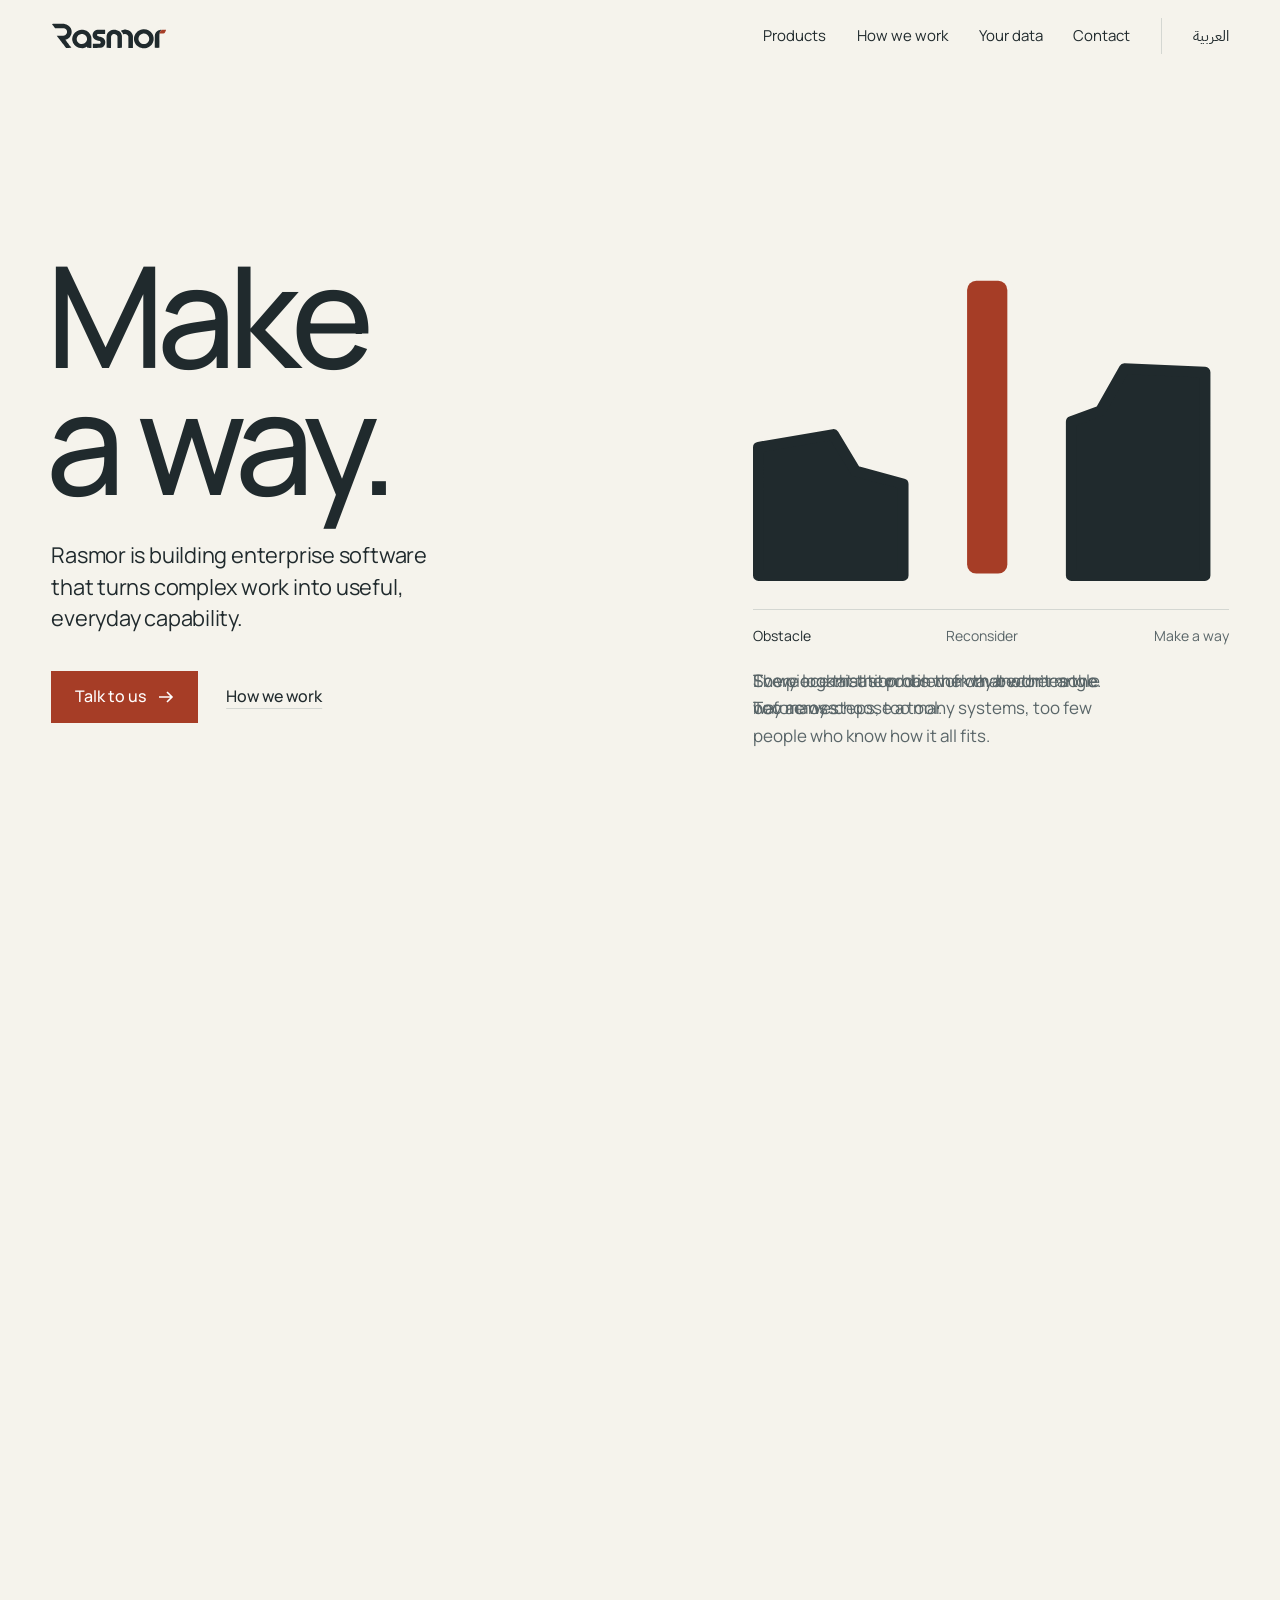
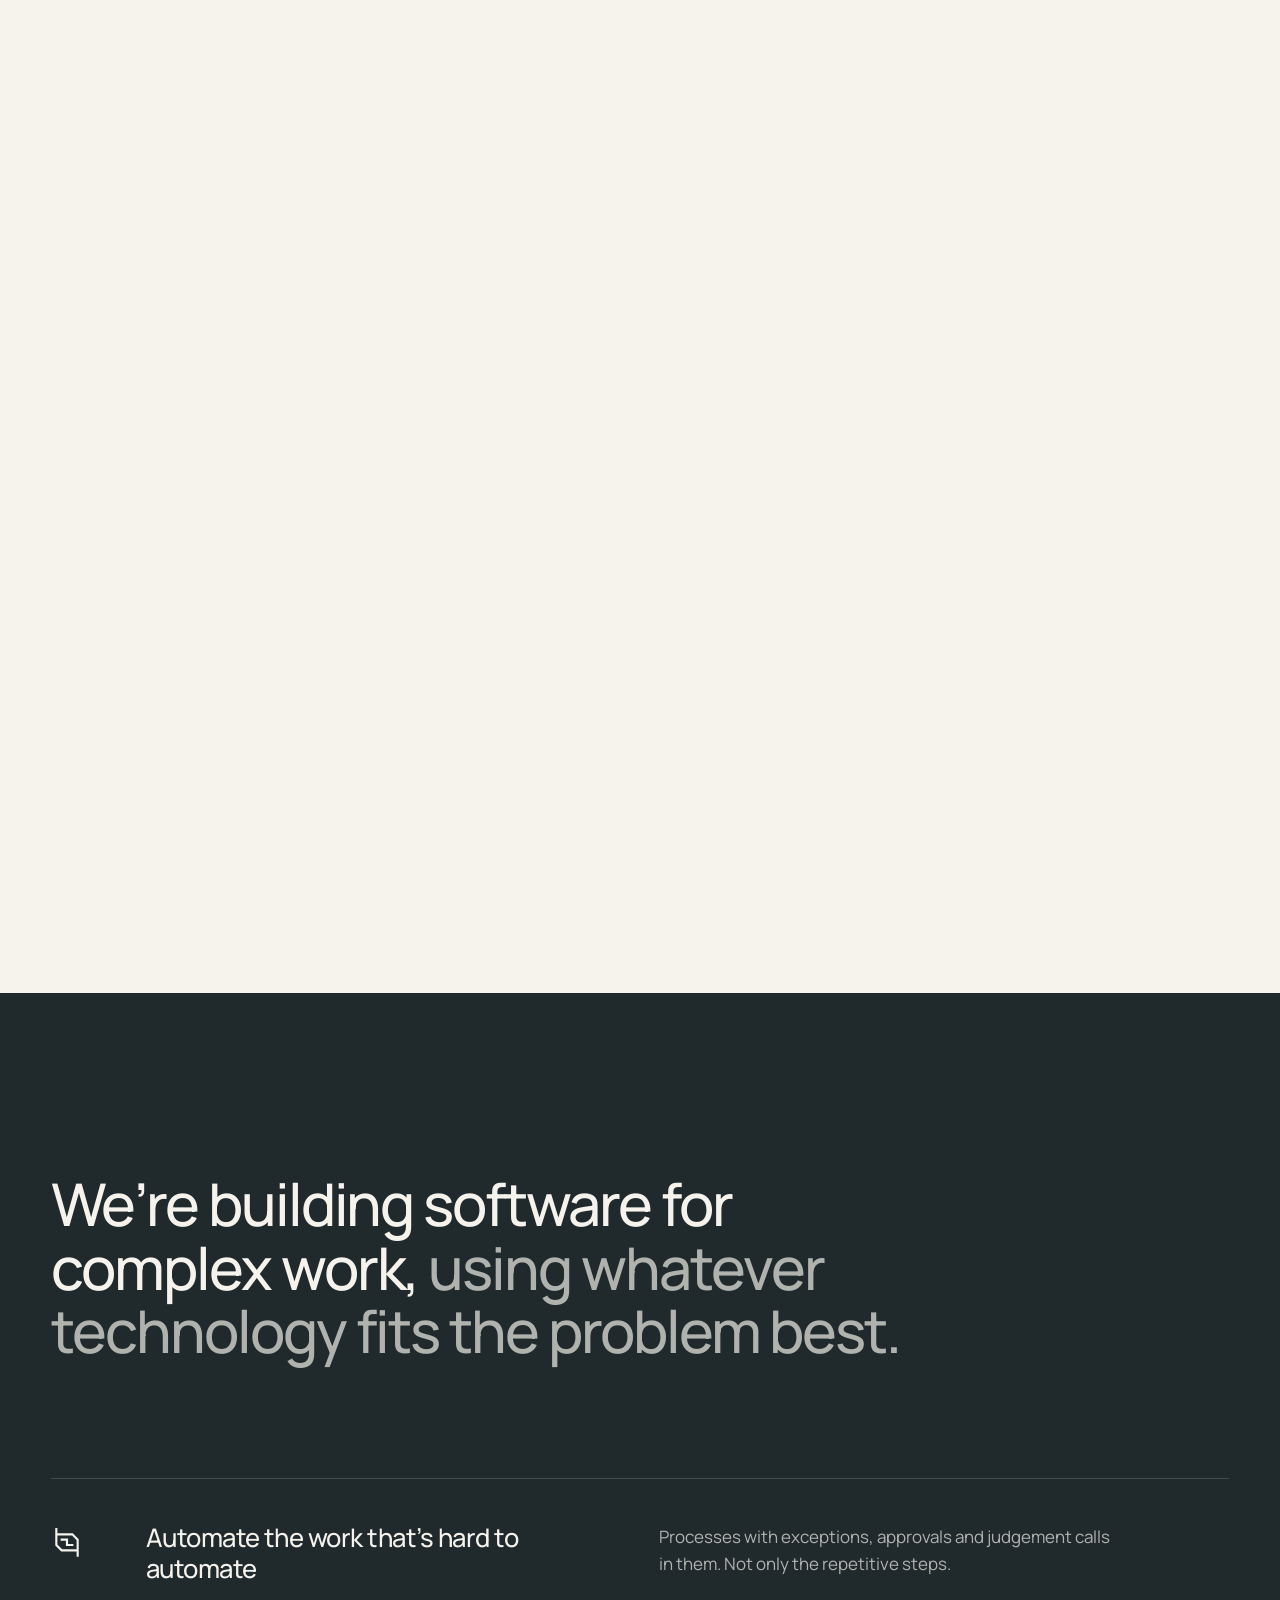
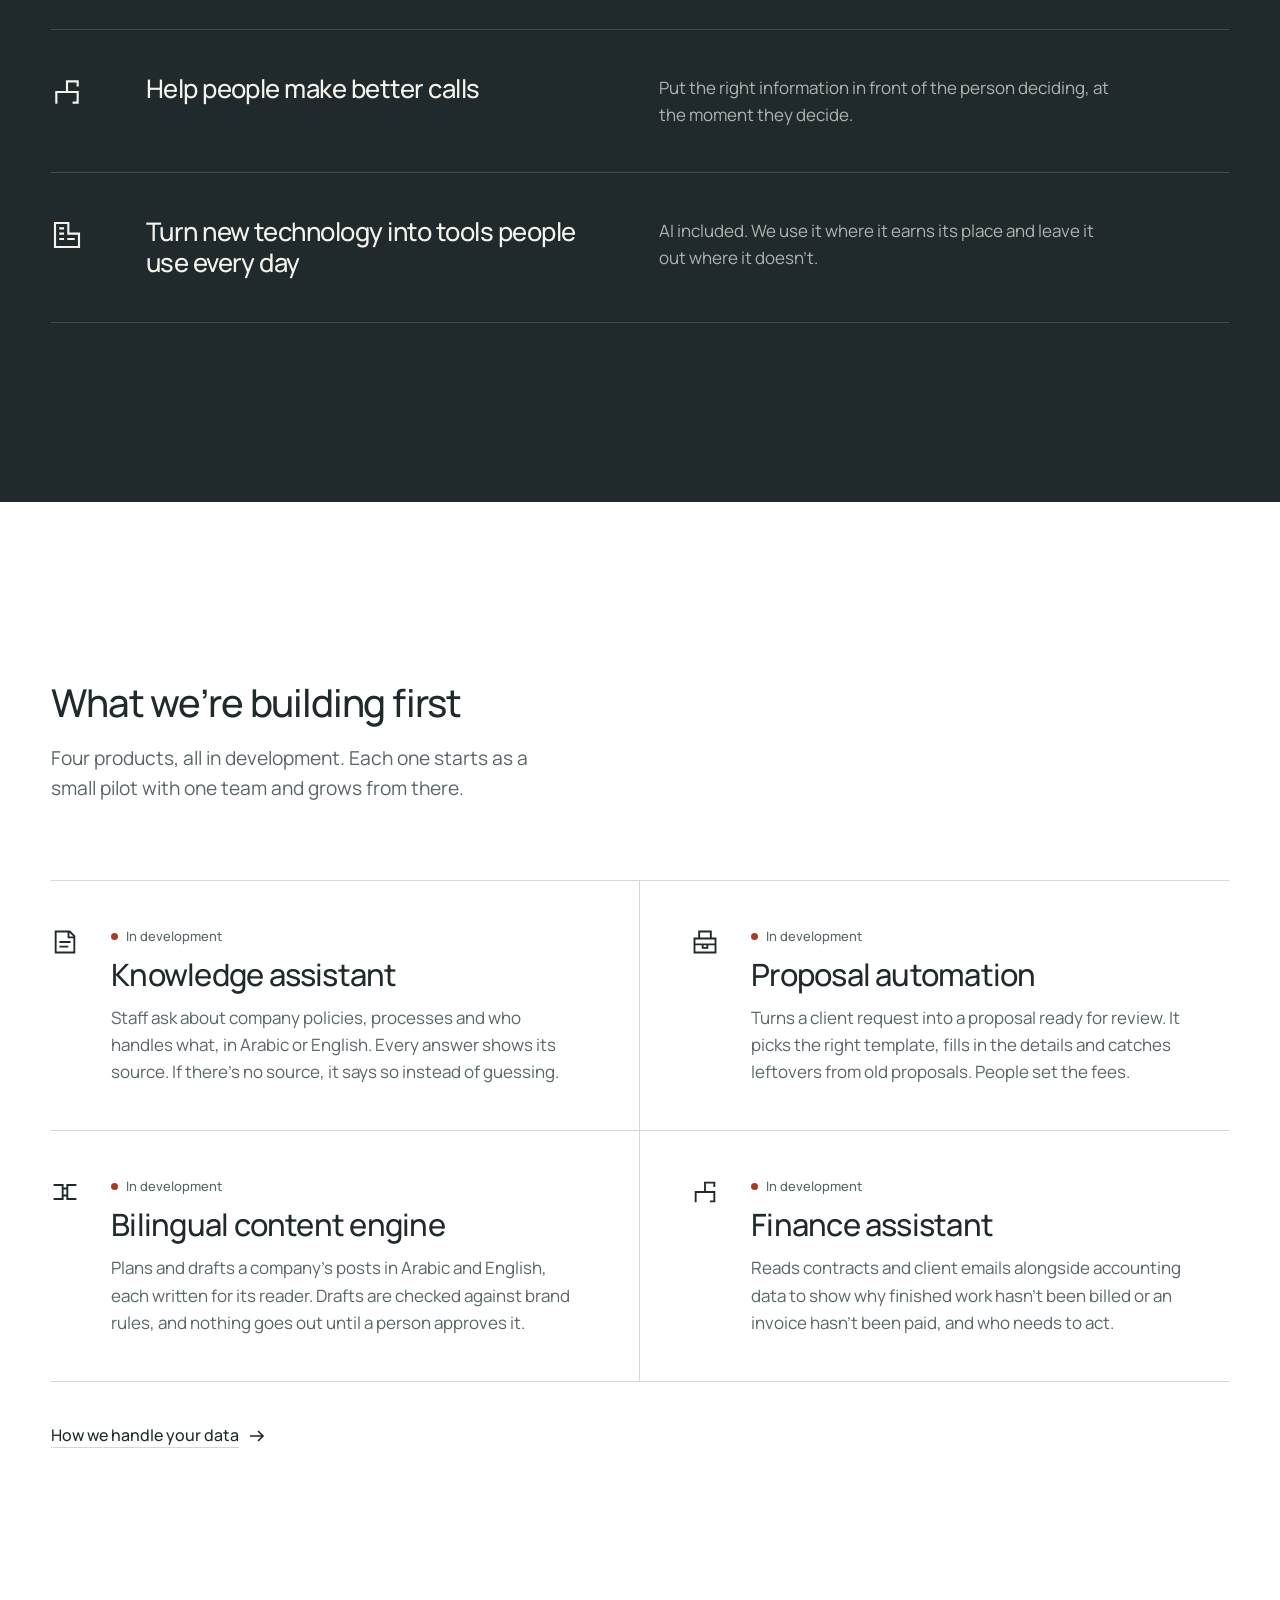
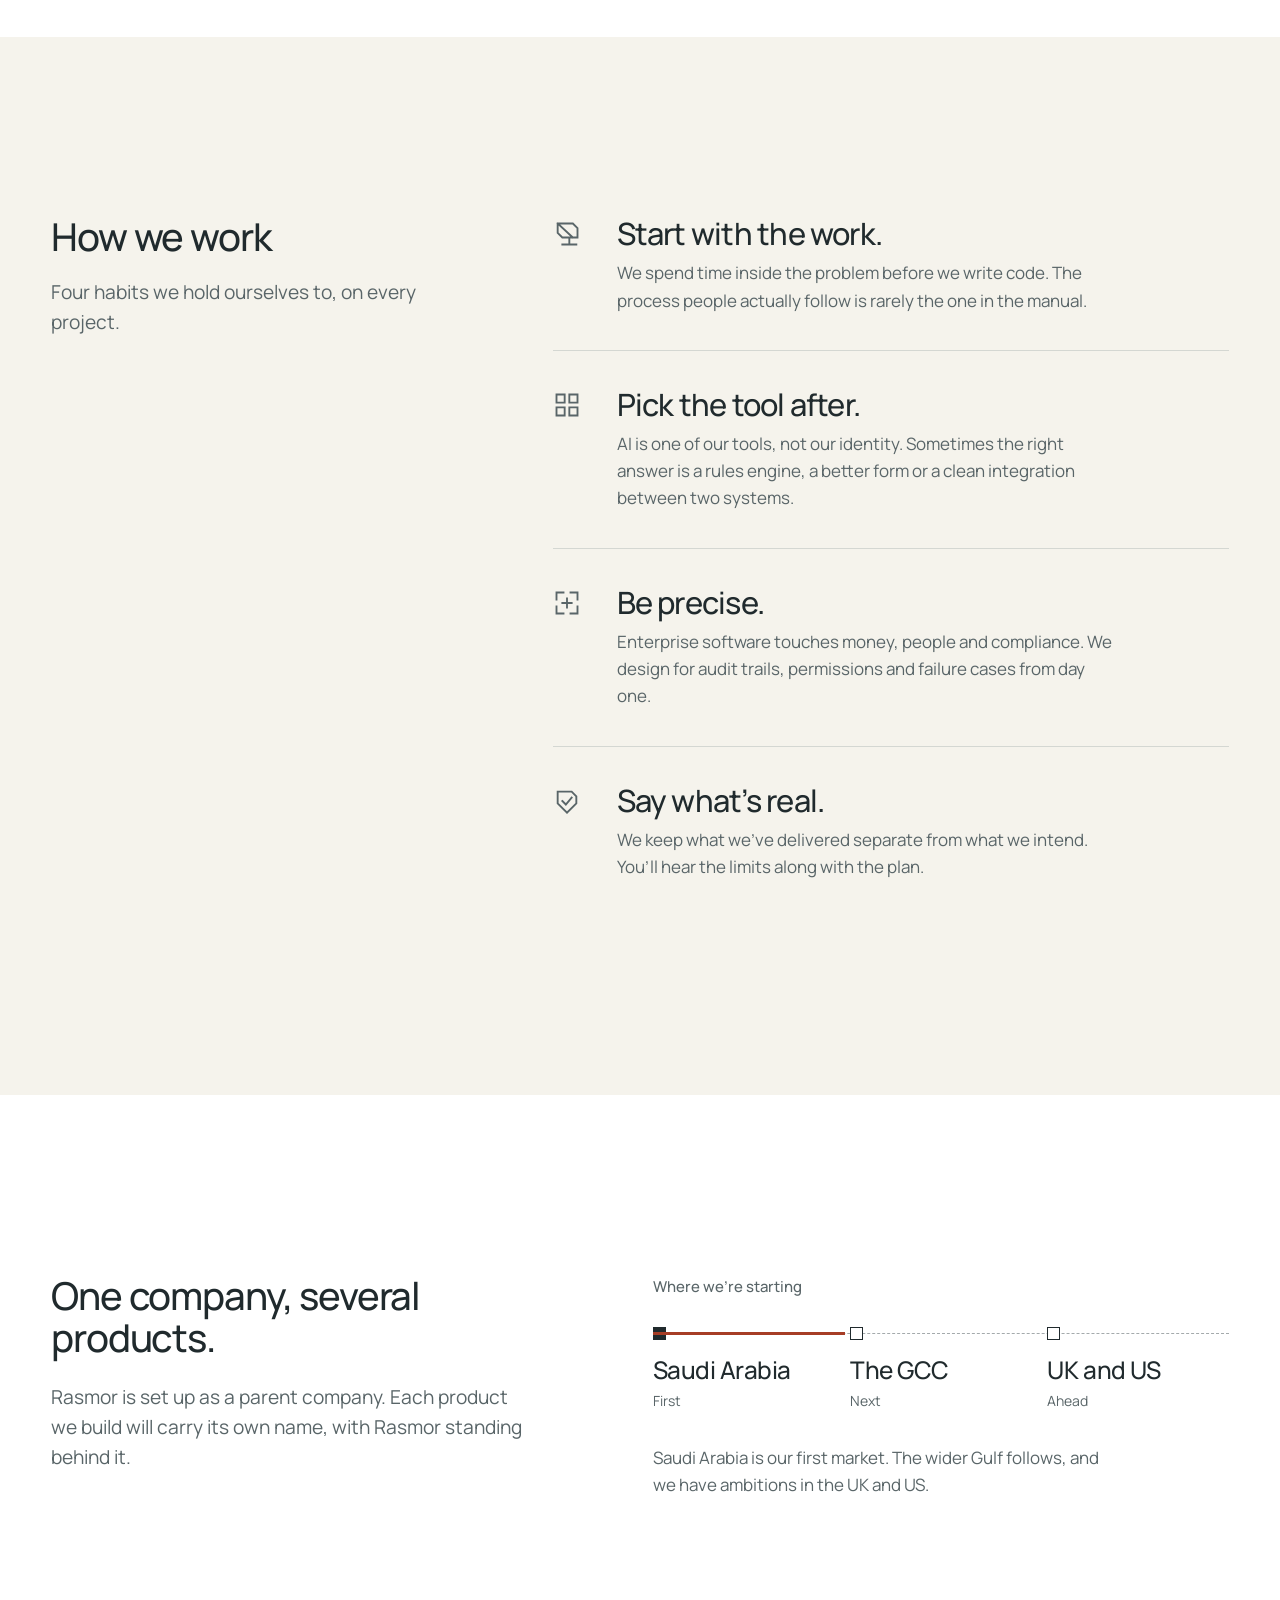
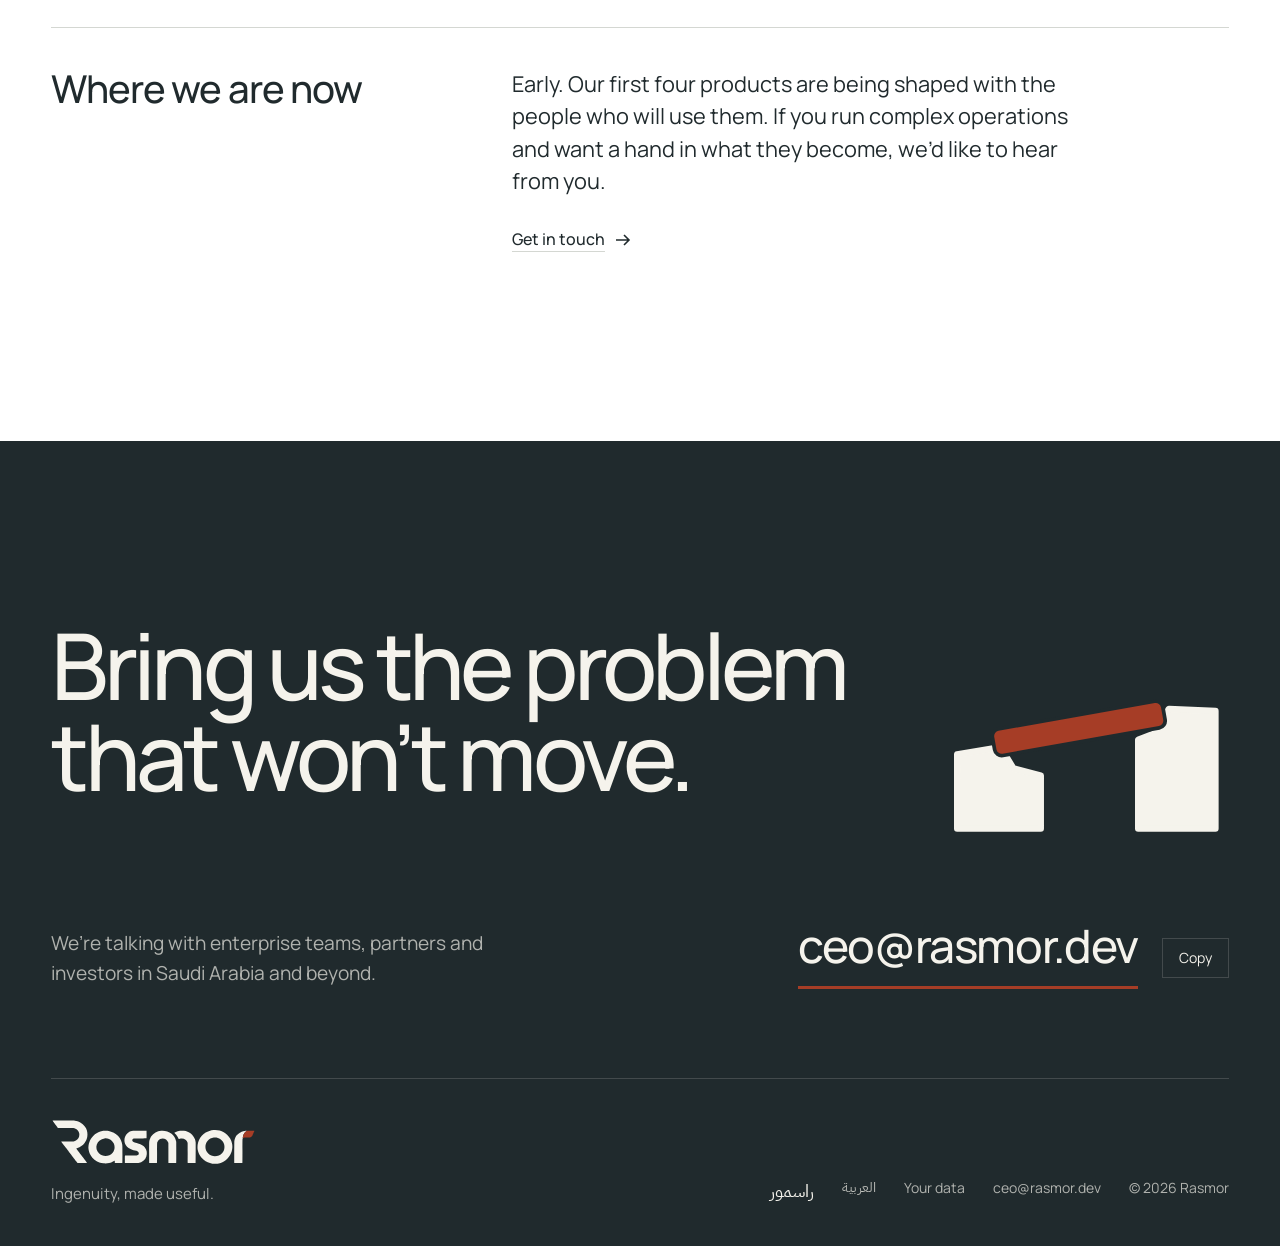
==== commit 9e1ea37f: "Add products section and data commitments page Homepage gets a 'What we're building first' section l" ====
--- a/index.html
+++ b/index.html
@@ -44,8 +44,9 @@
         <svg class="wordmark" viewBox="0 0 850 192" aria-hidden="true"><use href="#wm"/></svg>
       </a>
       <nav class="nav" aria-label="Main">
-        <a class="hide-sm" href="#work">What we do</a>
+        <a class="hide-sm" href="#products">Products</a>
         <a class="hide-sm" href="#approach">How we work</a>
+        <a class="hide-sm" href="/data/">Your data</a>
         <a href="#contact">Contact</a>
         <a class="lang" href="/ar/" hreflang="ar" lang="ar">العربية</a>
       </nav>
@@ -67,7 +68,8 @@
             </div>
           </div>
 
-          <figure class="hero-figure">
+          <div class="hero-track" data-track>
+          <figure class="hero-figure" data-pin>
             <svg class="mark" viewBox="0 0 260 200" role="img" aria-labelledby="mark-title">
               <title id="mark-title">A segment that blocks a gap turns and becomes the bridge across it.</title>
               <path class="arc" data-arc d="M140 30 A 96 96 0 0 1 214 80"/>
@@ -93,6 +95,7 @@
               </div>
             </figcaption>
           </figure>
+          </div>
         </div>
       </div>
     </section>
@@ -118,6 +121,48 @@
             <p>AI included. We use it where it earns its place and leave it out where it doesn’t.</p>
           </article>
         </div>
+      </div>
+    </section>
+
+    <section class="section section--white" id="products" aria-labelledby="products-title">
+      <div class="wrap grid">
+        <div class="products-head" data-reveal>
+          <h2 class="h2" id="products-title">What we’re building first</h2>
+          <p class="lead">Four products, all in development. Each one starts as a small pilot with one team and grows from there.</p>
+        </div>
+
+        <div class="products">
+          <article class="product" data-reveal>
+            <svg class="icon" viewBox="0 0 24 24" aria-hidden="true"><path d="M4 3H16L20 7V21H4ZM15 3V8H20M8 12H16M8 16H14"/></svg>
+            <p class="tag">In development</p>
+            <h3>Knowledge assistant</h3>
+            <p>Staff ask about company policies, processes and who handles what, in Arabic or English. Every answer shows its source. If there’s no source, it says so instead of guessing.</p>
+          </article>
+          <article class="product" data-reveal>
+            <svg class="icon" viewBox="0 0 24 24" aria-hidden="true"><path d="M3 9H21V21H3ZM7 9V3H17V9M3 14H21M10 14V17H14V14"/></svg>
+            <p class="tag">In development</p>
+            <h3>Proposal automation</h3>
+            <p>Turns a client request into a proposal ready for review. It picks the right template, fills in the details and catches leftovers from old proposals. People set the fees.</p>
+          </article>
+          <article class="product" data-reveal>
+            <svg class="icon" viewBox="0 0 24 24" aria-hidden="true"><path d="M3 6H10V18H3M21 6H14V18H21M10 9H14M10 15H14"/></svg>
+            <p class="tag">In development</p>
+            <h3>Bilingual content engine</h3>
+            <p>Plans and drafts a company’s posts in Arabic and English, each written for its reader. Drafts are checked against brand rules, and nothing goes out until a person approves it.</p>
+          </article>
+          <article class="product" data-reveal>
+            <svg class="icon" viewBox="0 0 24 24" aria-hidden="true"><path d="M4 20V12H12V4H20M12 12H20V20M17 4H20V7M17 20H20V17"/></svg>
+            <p class="tag">In development</p>
+            <h3>Finance assistant</h3>
+            <p>Reads contracts and client emails alongside accounting data to show why finished work hasn’t been billed or an invoice hasn’t been paid, and who needs to act.</p>
+          </article>
+        </div>
+
+        <p class="products-foot" data-reveal>
+          <a class="link" href="/data/">How we handle your data
+            <svg width="16" height="16" viewBox="0 0 16 16" aria-hidden="true"><path d="M1 8h13M9 3l5 5-5 5" fill="none" stroke="currentColor" stroke-width="1.6"/></svg>
+          </a>
+        </p>
       </div>
     </section>
 
@@ -172,7 +217,7 @@
         <div class="now" data-reveal>
           <h3 class="h2">Where we are now</h3>
           <div>
-            <p>Early. Our first product is being shaped with the people who will use it. If you run complex operations and want a hand in what it becomes, we’d like to hear from you.</p>
+            <p>Early. Our first four products are being shaped with the people who will use them. If you run complex operations and want a hand in what they become, we’d like to hear from you.</p>
             <a class="link" href="#contact">Get in touch
               <svg width="16" height="16" viewBox="0 0 16 16" aria-hidden="true"><path d="M1 8h13M9 3l5 5-5 5" fill="none" stroke="currentColor" stroke-width="1.6"/></svg>
             </a>
@@ -212,6 +257,7 @@
         <div class="meta">
           <span class="ar-name" lang="ar">راسمور</span>
           <a href="/ar/" hreflang="ar" lang="ar">العربية</a>
+          <a href="/data/">Your data</a>
           <a href="mailto:ceo@rasmor.dev">ceo@rasmor.dev</a>
           <span>© 2026 Rasmor</span>
         </div>
--- a/assets/css/site.css
+++ b/assets/css/site.css
@@ -130,7 +130,7 @@
   justify-content: space-between;
   gap: 24px;
 }
-.brand { display: block; width: 116px; color: var(--ink); }
+.brand { display: block; width: 116px; padding-block: 12px; color: var(--ink); }
 .brand:focus-visible { outline-offset: 8px; }
 
 .nav { display: flex; align-items: center; gap: clamp(16px, 2.4vw, 36px); font-size: 15px; }
@@ -141,7 +141,7 @@
   transition: background-size .35s var(--ease);
 }
 :root[dir="rtl"] .nav a { background-position: 100% 100%; }
-.nav a:hover { background-size: 100% 1px; }
+.nav a:hover, .nav a[aria-current="page"] { background-size: 100% 1px; }
 .nav .lang {
   font-family: "Plex Arabic", var(--font);
   padding-inline-start: clamp(16px, 2.4vw, 36px);
@@ -151,6 +151,7 @@
 
 @media (max-width: 640px) {
   .nav .hide-sm { display: none; }
+  .nav a { padding-block: 12px; }
   .brand { width: 100px; }
 }
 
@@ -224,7 +225,7 @@
 }
 :root[lang="ar"] .hero-lede { letter-spacing: 0; line-height: 1.7; }
 
-.hero-figure { grid-column: 8 / span 5; }
+.hero-track { grid-column: 8 / span 5; }
 .mark { width: 100%; height: auto; overflow: visible; }
 .mark .pier { fill: var(--ink); stroke: var(--ink); stroke-width: 6; stroke-linejoin: round; }
 .mark .bar rect { fill: var(--oxide); stroke: var(--paper); stroke-width: 7; paint-order: stroke; }
@@ -277,20 +278,31 @@
 .js-story .steps li { color: var(--muted); }
 .js-story .steps li.is-active { color: var(--ink); }
 
+/* Short laptop screens: keep the pinned hero inside the viewport */
+@media (min-width: 901px) and (max-height: 760px) {
+  .hero-title { font-size: min(11vw, 19vh); }
+  .hero-lede { margin-block: 20px 28px; }
+}
+
+/* Phones and tablets: the copy scrolls normally and only the figure pins.
+   The whole hero never fits a phone screen once Safari's bars are showing. */
 @media (max-width: 900px) {
-  .hero-copy, .hero-figure { grid-column: 1 / -1; }
+  .hero-copy, .hero-track { grid-column: 1 / -1; }
   .hero-figure { max-width: 460px; }
-  .js-story .story { height: 230vh; }
-  .js-story .story__stage > .wrap { row-gap: 12px; }
-  .js-story .hero-lede { margin-block: 16px 20px; }
-  .js-story .hero-figure { width: min(100%, 46vh); }
-  .js-story .steps { margin-top: 14px; }
-  .js-story .captions { margin-top: 12px; min-height: 4.8em; }
-  .js-story .captions p { font-size: 15px; }
-}
-@media (max-width: 900px) and (max-height: 760px) {
-  .js-story .hero-title { font-size: clamp(52px, 9vh, 96px); }
-  .js-story .hero-lede { font-size: 17px; }
+  .story__stage { padding-block: 40px 72px; }
+  .story__stage > .wrap { row-gap: 48px; }
+
+  .js-story .story { height: auto; }
+  .js-story .story__stage { position: static; height: auto; padding-block: 40px 24px; }
+  .js-story .hero-track { height: 200vh; }
+  .js-story .hero-figure {
+    position: sticky;
+    top: calc(var(--header) + 24px);
+    width: min(100%, 460px, 52vh);
+  }
+  .js-story .steps { margin-top: 20px; }
+  .js-story .captions { margin-top: 14px; min-height: 6.4em; }
+  .js-story .captions p { font-size: 16px; }
 }
 
 /* Sections */
@@ -345,6 +357,74 @@
   .row { grid-template-columns: 40px minmax(0, 1fr); }
   .row p { grid-column: 2; }
   .row .icon { width: 28px; height: 28px; }
+}
+
+/* Products: a ruled 2x2 index, not cards */
+.products-head { grid-column: 1 / span 7; }
+.products-head .lead { margin-top: 20px; }
+.products {
+  grid-column: 1 / -1;
+  display: grid;
+  grid-template-columns: repeat(2, minmax(0, 1fr));
+  margin-top: clamp(48px, 6vw, 88px);
+  border-top: 1px solid var(--rule);
+}
+.product {
+  display: grid;
+  grid-template-columns: 40px minmax(0, 1fr);
+  align-content: start;
+  gap: 0 20px;
+  padding-block: clamp(32px, 3.5vw, 48px);
+  border-bottom: 1px solid var(--rule);
+}
+.product:nth-child(odd) { padding-inline-end: clamp(20px, 4vw, 64px); border-inline-end: 1px solid var(--rule); }
+.product:nth-child(even) { padding-inline-start: clamp(20px, 4vw, 64px); }
+.product .icon { grid-row: span 3; width: 28px; height: 28px; margin-top: 2px; }
+.product h3 { font-size: clamp(24px, 2.4vw, 32px); font-weight: 500; line-height: 1.15; letter-spacing: -.025em; margin-top: 10px; }
+:root[lang="ar"] .product h3 { letter-spacing: 0; line-height: 1.45; }
+.product p:last-child { margin-top: 12px; color: var(--muted); max-width: 46ch; }
+.tag {
+  display: inline-flex;
+  align-items: center;
+  gap: 8px;
+  font-size: 13px;
+  font-weight: 500;
+  color: var(--slate);
+}
+.tag::before { content: ""; width: 7px; height: 7px; border-radius: 50%; background: var(--oxide); }
+.products-foot { grid-column: 1 / -1; margin-top: 32px; }
+@media (max-width: 720px) {
+  .products-head { grid-column: 1 / -1; }
+  .products { grid-template-columns: 1fr; }
+  .product:nth-child(odd), .product:nth-child(even) { padding-inline: 0; border-inline-end: 0; }
+}
+
+/* Data page */
+.page-hero { padding-block: clamp(64px, 10vw, 140px) clamp(48px, 7vw, 96px); }
+.page-hero h1 {
+  grid-column: 1 / span 10;
+  font-size: clamp(44px, 7vw, 112px);
+  font-weight: 500;
+  line-height: .98;
+  letter-spacing: -.05em;
+  text-wrap: balance;
+}
+:root[lang="ar"] .page-hero h1 { letter-spacing: 0; line-height: 1.3; font-size: clamp(40px, 6vw, 92px); }
+.page-hero .lead { grid-column: 1 / span 7; margin-top: 32px; max-width: 52ch; }
+.commitments { padding-block: 0 clamp(88px, 12vw, 160px); }
+.commitments .principles { grid-column: 1 / span 9; }
+.commitments .principle:first-child { border-top: 1px solid var(--rule); padding-top: 36px; }
+.note {
+  grid-column: 1 / span 9;
+  margin-top: 48px;
+  padding: 24px 28px;
+  border-inline-start: 3px solid var(--oxide);
+  background: var(--white);
+}
+.note h2 { font-size: 18px; font-weight: 500; }
+.note p { margin-top: 8px; color: var(--slate); max-width: 60ch; }
+@media (max-width: 900px) {
+  .page-hero h1, .page-hero .lead, .commitments .principles, .note { grid-column: 1 / -1; }
 }
 
 /* How we work */
@@ -513,7 +593,8 @@
 .site-footer .ar-name { font-family: "Plex Arabic", sans-serif; font-size: 18px; color: var(--paper); }
 @media (max-width: 720px) {
   .site-footer .inner { grid-template-columns: 1fr; }
-  .site-footer .meta { justify-content: flex-start; }
+  .site-footer .meta { justify-content: flex-start; gap: 0 24px; }
+  .site-footer .meta > * { padding-block: 12px; }
 }
 
 /* Reveal (only when JS is on and motion is allowed) */
